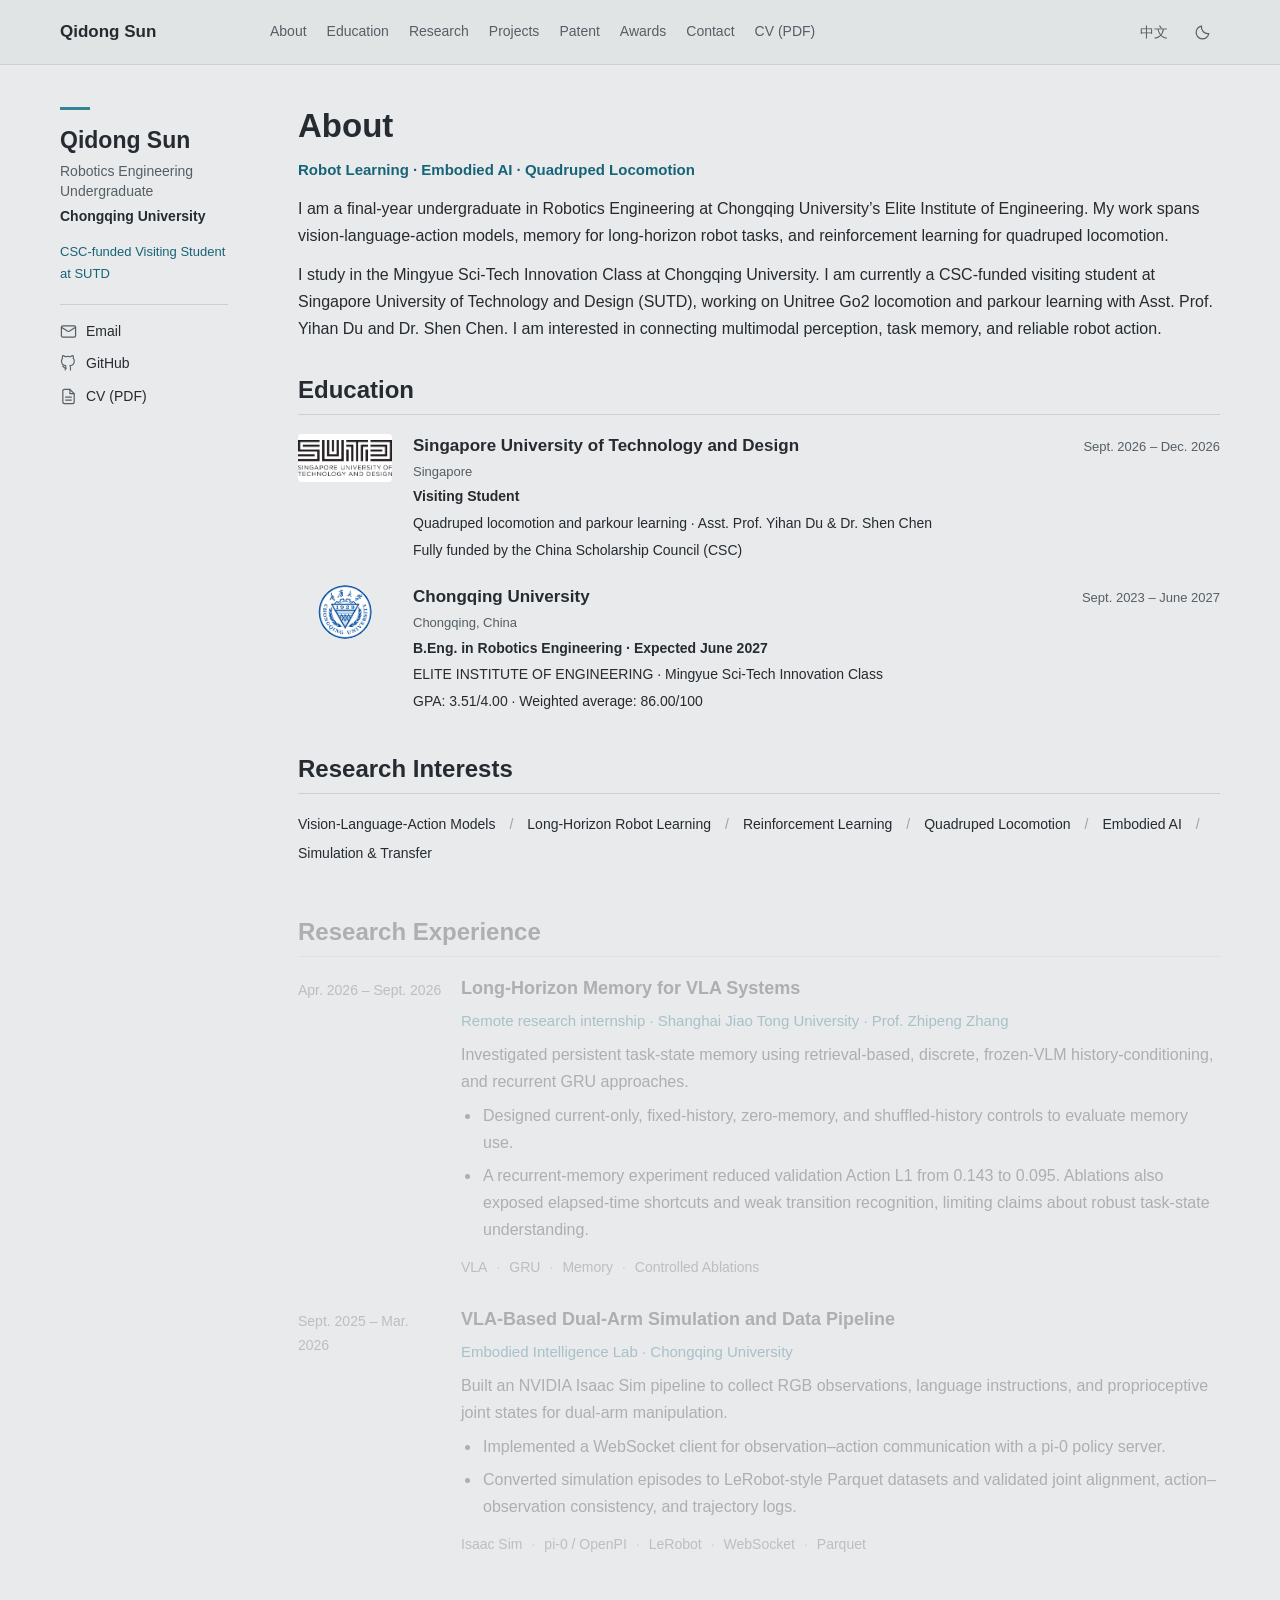
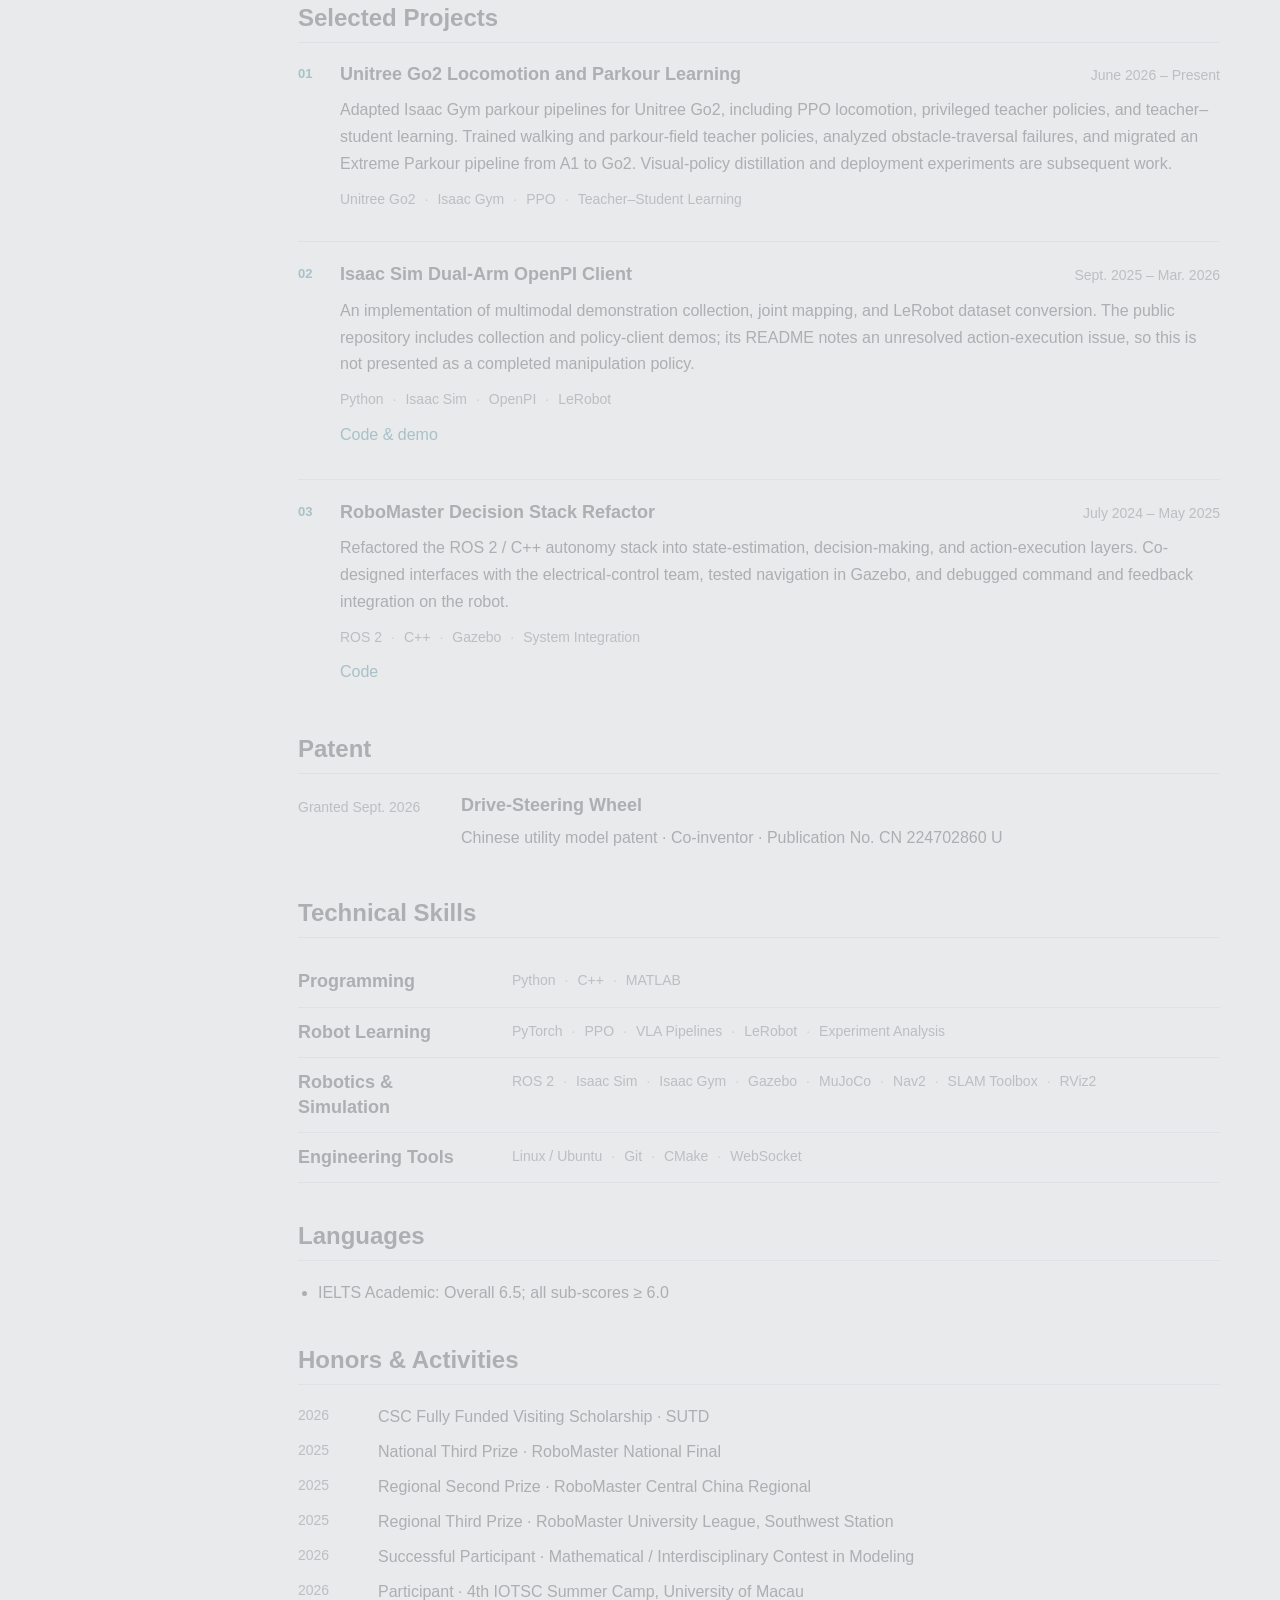
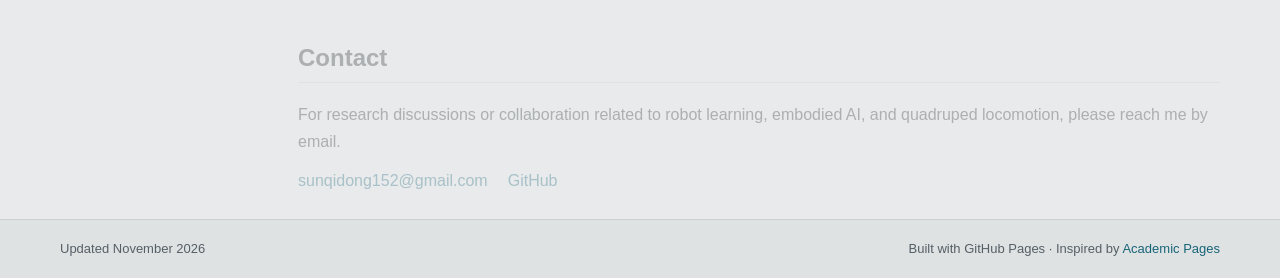
==== index.html @ 1c31f492 "Add gray surfaces and restrained scroll motion" ====
﻿<!doctype html>
<html lang="en">
  <head>
    <meta charset="utf-8" />
    <meta name="viewport" content="width=device-width, initial-scale=1" />
    <!-- 仅加载本站资源：不接入统计追踪、第三方脚本或数据上传接口。 -->
    <meta http-equiv="Content-Security-Policy" content="default-src 'self'; script-src 'self'; style-src 'self'; img-src 'self'; connect-src 'none'; object-src 'none'; base-uri 'self'; form-action 'none'" />
    <meta name="referrer" content="no-referrer" />
    <meta
      name="description"
      content="Qidong Sun's academic and engineering portfolio in robotics, robot learning, reinforcement learning, and quadruped locomotion."
    />
    <title>Qidong Sun</title>
    <link rel="canonical" href="https://rest271828.github.io/" />
    <link rel="stylesheet" href="styles.css?v=motion-1" />
  </head>
  <body class="home-page">
    <a class="skip-link" href="#home">Skip to content / 跳转到正文</a>
    <header class="site-header">
      <div class="page topbar">
        <a class="site-title" href="#home" id="site-title">Qidong Sun</a>
        <nav aria-label="Main navigation" id="main-nav"></nav>
        <div class="nav-wrap">
          <button class="lang-toggle" id="lang-toggle" type="button" aria-label="切换为中文">中文</button>
          <button class="theme-toggle" id="theme-toggle" type="button" aria-label="Dark theme" aria-pressed="false"></button>
        </div>
      </div>
    </header>

    <div class="page site-layout">
      <!-- 个人资料来自 site-data.js；未设置公开头像时不显示占位图。 -->
      <aside class="profile" id="profile">
        <div class="portrait" hidden></div>
        <p class="profile-name" id="profile-name">Qidong Sun</p>
        <p class="profile-alternate" id="profile-alternate" hidden></p>
        <p class="profile-role" id="profile-role"></p>
        <p class="profile-school" id="profile-school"></p>
        <p class="profile-visit" id="profile-visit"></p>
        <div class="profile-links" id="hero-links"></div>
      </aside>

      <main id="home">
        <section class="intro" id="about">
          <h1 data-section-title="about">About</h1>
          <p class="subtitle" id="hero-subtitle"></p>
          <p id="hero-summary"></p>
          <p id="about-text"></p>
        </section>

        <section id="education">
          <h2 data-section-title="education"></h2>
          <div class="education-list" id="education-list"></div>
        </section>

        <section id="interests">
          <h2 data-section-title="interests"></h2>
          <div class="interest-list" id="interest-list"></div>
        </section>

        <section id="research">
          <h2 data-section-title="research"></h2>
          <div class="item-list" id="research-list"></div>
        </section>

        <section id="projects">
          <h2 data-section-title="projects"></h2>
          <div class="project-list" id="project-list"></div>
        </section>

        <section id="patents">
          <h2 data-section-title="patents"></h2>
          <div class="item-list" id="patent-list"></div>
        </section>

        <section id="skills">
          <h2 data-section-title="skills"></h2>
          <div class="skill-list" id="skill-list"></div>
        </section>

        <section id="certificates">
          <h2 data-section-title="certificates"></h2>
          <ul class="plain-list" id="certificate-list"></ul>
        </section>

        <section id="awards">
          <h2 data-section-title="awards"></h2>
          <ul class="plain-list" id="award-list"></ul>
        </section>

        <section id="contact">
          <h2 data-section-title="contact"></h2>
          <p id="contact-text"></p>
          <p class="links" id="contact-links"></p>
        </section>
      </main>
    </div>
    <noscript><p class="page">This page needs JavaScript. Contact: sunqidong152@gmail.com</p></noscript>
    <footer class="site-footer">
      <div class="page footer-inner">
        <span id="footer-updated"></span>
        <span>Built with GitHub Pages · Inspired by <a href="https://academicpages.github.io/">Academic Pages</a></span>
      </div>
    </footer>

    <!-- 内容修改 site-data.js；排版修改 styles.css；逻辑修改 script.js。 -->
    <script src="site-data.js?v=motion-1"></script>
    <script src="script.js?v=motion-1"></script>
  </body>
</html>
---- styles.css ----
/* 可修改：主色、文字色与页面宽度。延续简洁学术主页，不依赖外部字体服务。 */
:root {
  --text: #242424;
  --muted: #626870;
  --link: #245b8a;
  --line: #e2e5e8;
  --page-width: 1040px;
}
* { box-sizing: border-box; letter-spacing: 0; }
html { scroll-behavior: smooth; scroll-padding-top: 24px; }
body {
  margin: 0;
  background: #fff;
  color: var(--text);
  font-family: Georgia, "Times New Roman", "Noto Serif SC", "Songti SC", SimSun, serif;
  font-size: 16px;
  line-height: 1.75;
}
[hidden] { display: none !important; }
a { color: var(--link); text-decoration: none; text-underline-offset: 4px; }
a:hover { text-decoration: underline; }
a:focus-visible, button:focus-visible { outline: 2px solid var(--link); outline-offset: 5px; }
button { font: inherit; cursor: pointer; }
p, h1, h2, h3 { margin-top: 0; }
p { margin-bottom: 12px; }
h1 { margin-bottom: 12px; font-size: 40px; line-height: 1.2; font-weight: 600; }
h2 {
  display: table;
  margin-bottom: 25px;
  padding-bottom: 2px;
  border-bottom: 2px solid #6c9fc7;
  font-size: 28px;
  line-height: 1.25;
  font-weight: 600;
}
h3 { margin-bottom: 7px; font-size: 20px; line-height: 1.4; font-weight: 600; }
.page { width: min(var(--page-width), calc(100% - 48px)); margin: 0 auto; }
.topbar {
  display: flex;
  align-items: center;
  justify-content: space-between;
  gap: 24px;
  padding: 24px 0 17px;
  border-bottom: 1px solid var(--line);
}
.site-title { color: var(--text); font-weight: 600; font-size: 19px; white-space: nowrap; }
.nav-wrap, nav { display: flex; align-items: center; flex-wrap: wrap; }
.nav-wrap { justify-content: flex-end; gap: 20px; }
nav { gap: 16px; font-size: 14px; }
.lang-toggle {
  flex: 0 0 54px;
  min-width: 54px;
  height: 34px;
  padding: 2px 7px;
  background: #fff;
  border: 1px solid var(--line);
  border-radius: 3px;
  color: var(--link);
  font-size: 14px;
  line-height: 1;
}
.lang-toggle:hover { border-color: var(--link); }
main { padding-top: 48px; }
section { margin-bottom: 54px; }
.hero { padding-bottom: 6px; }
.small-label { margin-bottom: 14px; color: var(--muted); font-size: 14px; }
.subtitle { color: var(--link); font-size: 18px; margin-bottom: 19px; }
.portrait { width: 128px; height: 128px; border-radius: 50%; overflow: hidden; }
.portrait img { width: 100%; height: 100%; object-fit: cover; }
.links { display: flex; flex-wrap: wrap; align-items: center; gap: 8px 20px; }
.links { margin-bottom: 0; }
#about-text { max-width: 970px; }

/* 可修改：教育经历采用校徽在左、学校在右、日期靠右的布局。 */
.education-list { display: grid; gap: 36px; }
.education-item { display: grid; grid-template-columns: 126px minmax(0, 1fr); gap: 30px; }
.education-logo-set { display: flex; flex-direction: column; gap: 12px; align-items: center; padding-top: 6px; }
.education-logo { width: auto; height: auto; max-width: 124px; max-height: 102px; object-fit: contain; }
.education-main h3 { font-size: 23px; }
.education-main p { margin-bottom: 3px; }
.entry-heading { display: flex; align-items: baseline; justify-content: space-between; gap: 12px 24px; }
.entry-heading h3 { min-width: 0; }
.entry-heading > .education-time, .entry-heading > .item-time { flex-shrink: 0; }
.education-time { color: var(--muted); font-size: 15px; }
.education-degree { font-weight: 600; }
.education-note { font-size: 15px; }
.location { font-size: 14px; color: var(--muted); }
.interest-list { display: flex; flex-wrap: wrap; gap: 5px 0; }
.interest-list span { display: inline-block; }
.interest-list span:not(:last-child)::after { content: "/"; color: #9da3a9; margin: 0 14px; }
.item-list, .project-list { display: grid; gap: 30px; }
.text-item { display: grid; grid-template-columns: 165px minmax(0, 1fr); gap: 24px; }
.item-time, .list-time { color: var(--muted); font-size: 14px; }
.text-item > .item-time { padding-top: 3px; }
.text-item p { margin-bottom: 8px; }
.affiliation { color: var(--link); font-size: 15px; }
.highlights { margin: 8px 0 12px; padding-left: 20px; }
.highlights li { padding-left: 2px; margin-bottom: 6px; }
.project-item { padding-bottom: 26px; border-bottom: 1px solid var(--line); }
.project-item:last-child { padding-bottom: 0; border-bottom: 0; }
.project-item.has-media { display: grid; grid-template-columns: 220px minmax(0, 1fr); gap: 26px; }
.project-item.has-media .entry-heading { display: block; }
.project-media { width: 220px; aspect-ratio: 4 / 3; background: #f5f6f7; overflow: hidden; margin-top: 4px; }
.project-media img { width: 100%; height: 100%; object-fit: contain; }
.project-copy p { margin-bottom: 10px; }
.tech-list, .skill-row p { display: flex; flex-wrap: wrap; gap: 3px 0; }
.tech-list { margin-bottom: 9px; }
.tech-list span, .skill-row span { color: var(--muted); font-size: 14px; }
.tech-list span:not(:last-child)::after, .skill-row span:not(:last-child)::after { content: "·"; padding: 0 9px; color: #92989e; }
.skill-row { display: grid; grid-template-columns: 190px minmax(0, 1fr); gap: 24px; padding: 12px 0; border-bottom: 1px solid var(--line); }
.skill-row h3 { margin-bottom: 0; font-size: 16px; }
.skill-row p { margin-bottom: 0; }
.plain-list { margin: 0; padding-left: 20px; }
.plain-list li { margin-bottom: 8px; }
#award-list { padding-left: 0; list-style: none; }
#award-list li { display: grid; grid-template-columns: 64px minmax(0, 1fr); gap: 16px; }
footer { display: flex; flex-wrap: wrap; justify-content: space-between; gap: 12px; padding: 22px 0 30px; border-top: 1px solid var(--line); color: var(--muted); font-size: 13px; }
.skip-link { position: fixed; left: 12px; top: -90px; z-index: 10; background: #fff; padding: 10px 16px; border: 1px solid var(--link); }
.skip-link:focus { top: 10px; }
.reveal > * {
  transition: opacity 380ms ease, transform 380ms cubic-bezier(.2, .75, .25, 1);
}
.reveal[data-motion="below"] > * { opacity: .3; transform: translateY(14px); }
.reveal[data-motion="above"] > * { opacity: .3; transform: translateY(-14px); }
.reveal:target > *, .reveal:focus-within > * { opacity: 1; transform: none; }

@keyframes enter-intro {
  from { opacity: .68; transform: translateY(10px); }
  to { opacity: 1; transform: none; }
}
@keyframes enter-profile {
  from { opacity: .68; transform: translateX(-10px); }
  to { opacity: 1; transform: none; }
}

@media (max-width: 1000px) {
  .entry-heading { flex-wrap: wrap; gap: 0 20px; }
  .entry-heading > .education-time { width: 100%; margin-bottom: 6px; }
}
@media (max-width: 760px) {
  .page { width: calc(100% - 36px); }
  .topbar { align-items: flex-start; flex-wrap: wrap; gap: 14px; padding-top: 20px; }
  .nav-wrap { width: 100%; justify-content: space-between; flex-wrap: nowrap; gap: 16px; align-items: flex-start; }
  nav { gap: 8px 14px; font-size: 14px; }
  main { padding-top: 32px; }
  section { margin-bottom: 40px; }
  h1 { font-size: 34px; }
  h2 { font-size: 26px; margin-bottom: 22px; }
  h3 { font-size: 19px; }
  .subtitle { font-size: 17px; }
  .education-item { grid-template-columns: 76px minmax(0, 1fr); gap: 17px; }
  .education-logo { max-width: 74px; max-height: 78px; }
  .education-main h3 { font-size: 21px; }
  .education-time { font-size: 14px; }
  .text-item { grid-template-columns: 1fr; gap: 2px; }
  .text-item > .item-time { margin-bottom: 3px; }
  .project-item.has-media { grid-template-columns: 1fr; gap: 18px; }
  .project-media { width: min(100%, 360px); }
  .skill-row { grid-template-columns: 1fr; gap: 3px; }
  .entry-heading { display: block; }
  .entry-heading h3 { margin-bottom: 4px; }
}

/* 首页采用资料栏与正文双栏；手机端折叠为单栏。 */
.home-page {
  --page-width: 1160px;
  --surface: #e8eaeb;
  --masthead: #e1e4e5;
  --footer: #dfe2e3;
  --text: #252b30;
  --muted: #555f66;
  --link: #176478;
  --line: #cbd1d3;
  --accent: #378396;
  background: var(--surface);
  font-family: -apple-system, BlinkMacSystemFont, "Segoe UI", "Noto Sans SC", "Microsoft YaHei", sans-serif;
  line-height: 1.68;
}
[data-theme="dark"] .home-page {
  color-scheme: dark;
  --surface: #242729;
  --masthead: #2a2e30;
  --footer: #292d2f;
  --text: #edf0f1;
  --muted: #b8c0c4;
  --link: #9edbe5;
  --line: #454b4e;
  --accent: #79c6d2;
}
.site-header { background: var(--masthead); border-bottom: 1px solid var(--line); }
.site-header .topbar {
  display: grid;
  grid-template-columns: 184px minmax(0, 1fr) auto;
  align-items: center;
  gap: 26px;
  padding: 14px 0;
  border: 0;
}
.site-header .site-title { font-size: 17px; font-weight: 750; }
.site-header nav { gap: 6px 20px; font-size: 14px; }
.site-header nav a { position: relative; color: var(--muted); padding-block: 4px; }
.site-header nav a::after {
  position: absolute;
  right: 0;
  bottom: 1px;
  left: 0;
  height: 1px;
  content: "";
  background: var(--accent);
  transform: scaleX(0);
  transform-origin: left;
  transition: transform 200ms ease;
}
.site-header nav a:is(:hover, :focus-visible) { color: var(--link); text-decoration: none; }
.site-header nav a:is(:hover, :focus-visible)::after { transform: scaleX(1); }
.site-header .nav-wrap { width: auto; flex-direction: row; align-items: center; gap: 6px; }
.site-header .lang-toggle,
.theme-toggle {
  display: inline-grid;
  place-items: center;
  height: 36px;
  background: transparent;
  color: var(--muted);
  border: 1px solid transparent;
  border-radius: 4px;
}
.site-header .lang-toggle { min-width: 48px; flex-basis: 48px; }
.theme-toggle { width: 36px; padding: 0; }
.site-header .lang-toggle:hover, .theme-toggle:hover { color: var(--link); border-color: var(--line); }
.site-layout {
  display: grid;
  grid-template-columns: 184px minmax(0, 1fr);
  gap: 54px;
  align-items: start;
  padding-top: 42px;
}
.site-layout > main { min-width: 0; padding-top: 0; }
.profile {
  position: sticky;
  top: 28px;
  padding: 0 16px 0 0;
  color: var(--muted);
  font-size: 14px;
  overflow-wrap: anywhere;
  animation: enter-profile 470ms cubic-bezier(.2, .75, .25, 1) both;
}
.profile::before { content: ""; display: block; width: 30px; height: 3px; margin-bottom: 16px; background: var(--accent); }
.profile .portrait { margin-bottom: 14px; border: 3px solid var(--surface); outline: 1px solid var(--line); }
.profile-name { margin: 0 0 6px; color: var(--text); font-size: 23px; line-height: 1.25; font-weight: 750; }
.profile-alternate { margin-bottom: 10px; font-size: 14px; }
.profile-role { margin: 0 0 4px; line-height: 1.45; }
.profile-school { margin: 0; font-weight: 650; color: var(--text); }
.profile-visit { margin: 12px 0 0; color: var(--link); font-size: 13px; }
.profile-links { display: flex; flex-direction: column; align-items: flex-start; gap: 9px; margin-top: 19px; padding-top: 15px; border-top: 1px solid var(--line); }
.profile-links a { display: inline-flex; align-items: center; gap: 9px; color: var(--text); }
.profile-links a:hover { color: var(--link); }
.profile-links svg { flex: none; color: var(--muted); }
.home-page main > section { margin-bottom: 38px; }
.home-page main > .intro { margin-bottom: 32px; animation: enter-intro 490ms cubic-bezier(.2, .75, .25, 1) both; }
.home-page h1 { font-size: 33px; line-height: 1.16; font-weight: 750; margin-bottom: 12px; }
.home-page h2 {
  display: block;
  padding-bottom: 9px;
  margin-bottom: 19px;
  border-bottom: 1px solid var(--line);
  font-size: 24px;
  font-weight: 720;
}
.home-page h3 { font-size: 18px; font-weight: 700; }
.home-page .subtitle { margin-bottom: 14px; color: var(--link); font-size: 15px; font-weight: 650; }
.home-page #about-text { margin-bottom: 0; }
.home-page .education-list { gap: 20px; }
.home-page .education-item { grid-template-columns: 94px minmax(0, 1fr); gap: 21px; }
.home-page .education-logo-set { display: block; padding-top: 0; }
.home-page .education-logo {
  display: block;
  width: 94px;
  height: 48px;
  object-fit: contain;
  background: #fff;
  border-radius: 4px;
}
.home-page .education-logo[src$="cqu-seal.png"] {
  width: 54px;
  height: 54px;
  margin-inline: auto;
  border-radius: 50%;
}
.home-page .education-main h3 { font-size: 17px; margin-bottom: 3px; }
.home-page .education-time { font-size: 13px; }
.home-page .location { font-size: 13px; }
.home-page .education-main > p:not(.location) { font-size: 14px; }
.home-page .item-list, .home-page .project-list { gap: 20px; }
.home-page .project-list { counter-reset: project; }
.home-page .project-item {
  position: relative;
  counter-increment: project;
  padding: 0 0 20px 42px;
}
.home-page .project-item::before {
  position: absolute;
  top: 1px;
  left: 0;
  color: var(--link);
  font-size: 13px;
  font-weight: 650;
  font-variant-numeric: tabular-nums;
  content: counter(project, decimal-leading-zero);
}
.home-page .project-item:last-child { padding-bottom: 0; }
.home-page .text-item { grid-template-columns: 144px minmax(0, 1fr); gap: 19px; }
.home-page .interest-list { font-size: 14px; }
.site-footer { display: block; padding: 0; background: var(--footer); }
.footer-inner { display: flex; flex-wrap: wrap; justify-content: space-between; gap: 8px 24px; padding-block: 18px; }
.home-page .skip-link { background: var(--surface); }

@media (max-width: 920px) {
  .site-header .topbar { grid-template-columns: auto minmax(0, 1fr) auto; gap: 18px; }
  .site-header nav { gap: 4px 14px; }
  .site-layout { grid-template-columns: 160px minmax(0, 1fr); gap: 32px; }
}
@media (max-width: 760px) {
  .site-header .topbar { grid-template-columns: minmax(0, 1fr) auto; row-gap: 8px; padding: 10px 0 12px; }
  .site-header nav { grid-row: 2; grid-column: 1 / -1; }
  .site-header .nav-wrap { grid-row: 1; grid-column: 2; }
  .site-layout { grid-template-columns: minmax(0, 1fr); gap: 26px; padding-top: 23px; }
  .profile { position: static; padding: 0 0 17px; border-bottom: 1px solid var(--line); }
  .profile::before { margin-bottom: 11px; }
  .profile-name { font-size: 22px; }
  .profile-visit { margin-top: 6px; }
  .profile-links { flex-direction: row; flex-wrap: wrap; gap: 8px 18px; border: 0; padding: 0; margin-top: 12px; }
  .home-page h1 { font-size: 28px; }
  .home-page h2 { font-size: 21px; }
  .home-page .education-item { grid-template-columns: 64px minmax(0, 1fr); gap: 13px; }
  .home-page .education-logo { width: 64px; height: 40px; }
  .home-page .text-item { grid-template-columns: minmax(0, 1fr); gap: 2px; }
  .home-page .project-item { padding-left: 30px; }
  .footer-inner { flex-direction: column; }
}

@media (prefers-reduced-motion: reduce) {
  html { scroll-behavior: auto; }
  *, *::before, *::after { animation: none !important; transition: none !important; }
  .reveal[data-motion] > * { opacity: 1; transform: none; }
}
@media print {
  @page { margin: 16mm; }
  body { font-size: 10pt; line-height: 1.45; }
  .page { width: 100%; }
  .site-header, .skip-link, .project-media, .portrait, .profile, footer, #contact { display: none !important; }
  .site-layout { display: block; padding: 0; }
  main { padding: 0; }
  section { margin-bottom: 18px; }
  h1 { font-size: 23pt; }
  h2 { font-size: 15pt; margin-bottom: 12px; break-after: avoid; }
  h3, .education-main h3 { font-size: 12pt; break-after: avoid; }
  .hero { margin-bottom: 16px; }
  .home-page { background: #fff; color: #222; }
  .reveal[data-motion] > * { opacity: 1; transform: none; }
  .education-item, .project-item.has-media { display: block; }
  .education-logo-set { display: none; }
  .item-time, .list-time, .tech-list span, .skill-row span { font-size: 9pt; }
  .education-time { font-size: 10pt; }
  .text-item { grid-template-columns: 125px minmax(0, 1fr); gap: 16px; }
  .education-item, .project-item, .text-item, .skill-row, li { break-inside: avoid; }
  a { color: inherit; }
}
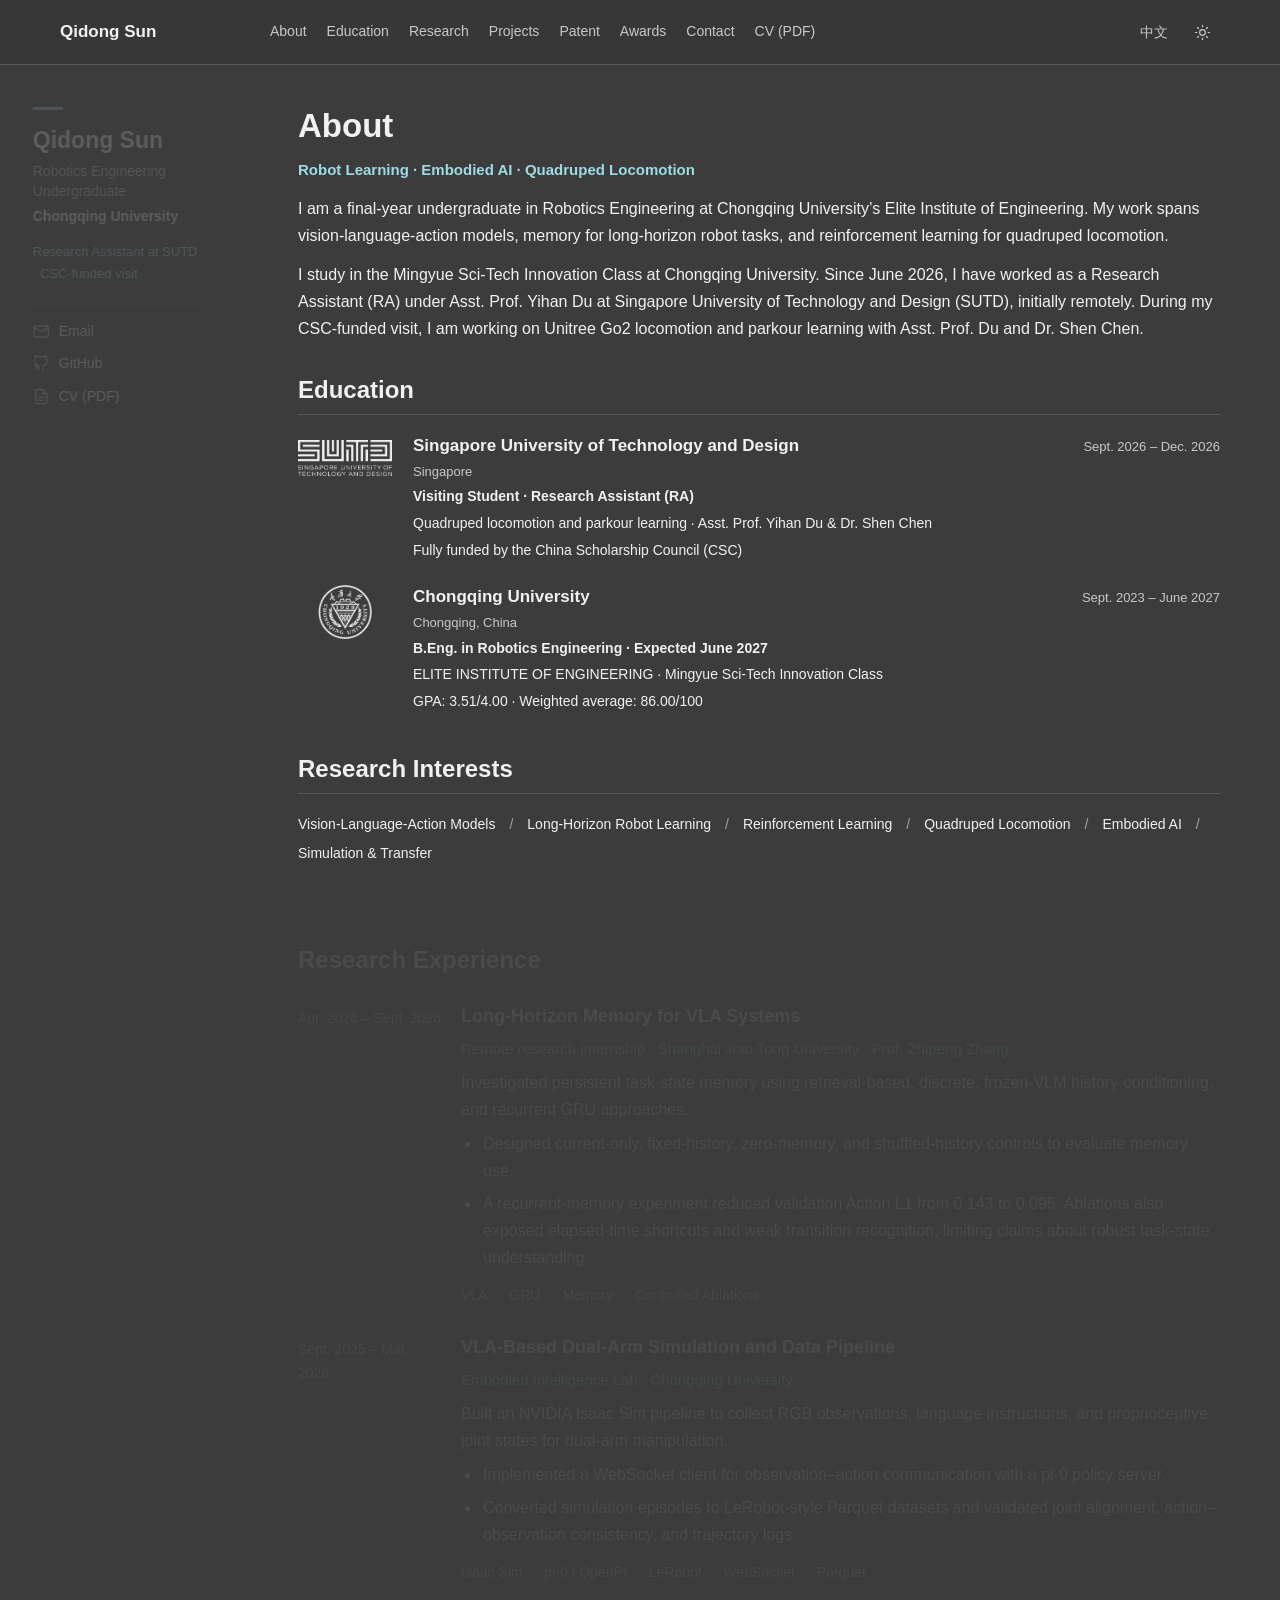
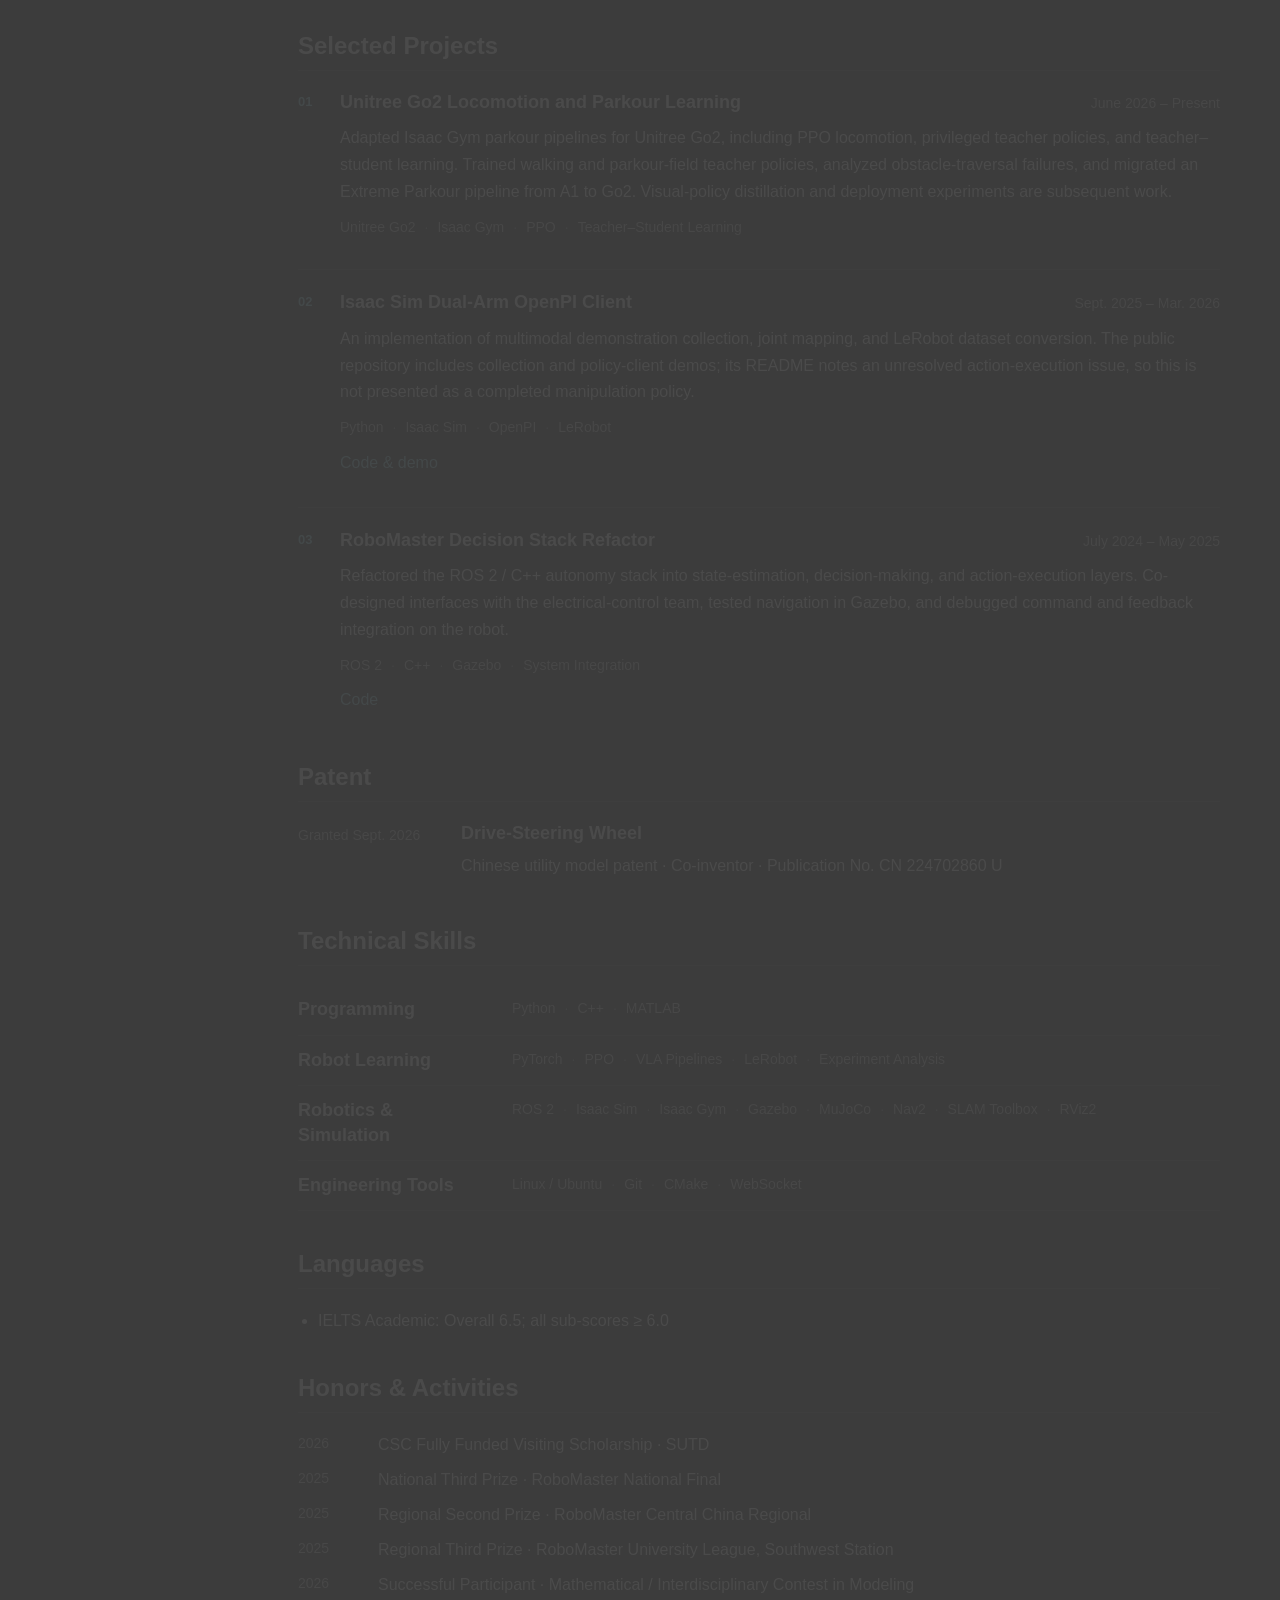
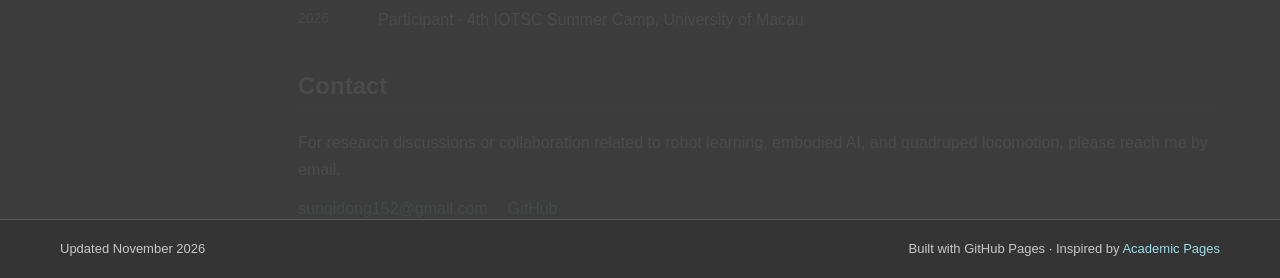
==== commit 377f7137: "Default to charcoal theme, strengthen motion, and add SUTD RA role" ====
--- a/index.html
+++ b/index.html
@@ -1,5 +1,5 @@
 ﻿<!doctype html>
-<html lang="en">
+<html lang="en" data-theme="dark">
   <head>
     <meta charset="utf-8" />
     <meta name="viewport" content="width=device-width, initial-scale=1" />
@@ -12,7 +12,7 @@
     />
     <title>Qidong Sun</title>
     <link rel="canonical" href="https://rest271828.github.io/" />
-    <link rel="stylesheet" href="styles.css?v=motion-1" />
+    <link rel="stylesheet" href="styles.css?v=charcoal-1" />
   </head>
   <body class="home-page">
     <a class="skip-link" href="#home">Skip to content / 跳转到正文</a>
@@ -22,7 +22,7 @@
         <nav aria-label="Main navigation" id="main-nav"></nav>
         <div class="nav-wrap">
           <button class="lang-toggle" id="lang-toggle" type="button" aria-label="切换为中文">中文</button>
-          <button class="theme-toggle" id="theme-toggle" type="button" aria-label="Dark theme" aria-pressed="false"></button>
+          <button class="theme-toggle" id="theme-toggle" type="button" aria-label="Switch to light theme" aria-pressed="true"></button>
         </div>
       </div>
     </header>
@@ -103,8 +103,8 @@
     </footer>
 
     <!-- 内容修改 site-data.js；排版修改 styles.css；逻辑修改 script.js。 -->
-    <script src="site-data.js?v=motion-1"></script>
-    <script src="script.js?v=motion-1"></script>
+    <script src="site-data.js?v=charcoal-1"></script>
+    <script src="script.js?v=charcoal-1"></script>
   </body>
 </html>
 
--- a/styles.css
+++ b/styles.css
@@ -118,18 +118,19 @@
 .skip-link { position: fixed; left: 12px; top: -90px; z-index: 10; background: #fff; padding: 10px 16px; border: 1px solid var(--link); }
 .skip-link:focus { top: 10px; }
 .reveal > * {
-  transition: opacity 380ms ease, transform 380ms cubic-bezier(.2, .75, .25, 1);
-}
-.reveal[data-motion="below"] > * { opacity: .3; transform: translateY(14px); }
-.reveal[data-motion="above"] > * { opacity: .3; transform: translateY(-14px); }
+  transition: opacity 460ms ease, transform 460ms cubic-bezier(.22, .65, .25, 1);
+}
+.reveal[data-motion="visible"] > * { transition-duration: 640ms; }
+.reveal[data-motion="below"] > * { opacity: .08; transform: translateY(42px); }
+.reveal[data-motion="above"] > * { opacity: .08; transform: translateY(-36px); }
 .reveal:target > *, .reveal:focus-within > * { opacity: 1; transform: none; }
 
 @keyframes enter-intro {
-  from { opacity: .68; transform: translateY(10px); }
+  from { opacity: .1; transform: translateY(38px); }
   to { opacity: 1; transform: none; }
 }
 @keyframes enter-profile {
-  from { opacity: .68; transform: translateX(-10px); }
+  from { opacity: .1; transform: translateX(-30px); }
   to { opacity: 1; transform: none; }
 }
 
@@ -178,13 +179,13 @@
 }
 [data-theme="dark"] .home-page {
   color-scheme: dark;
-  --surface: #242729;
-  --masthead: #2a2e30;
-  --footer: #292d2f;
-  --text: #edf0f1;
-  --muted: #b8c0c4;
+  --surface: #3c3c3c;
+  --masthead: #373737;
+  --footer: #343434;
+  --text: #f1f1f1;
+  --muted: #c8c8c8;
   --link: #9edbe5;
-  --line: #454b4e;
+  --line: #575757;
   --accent: #79c6d2;
 }
 .site-header { background: var(--masthead); border-bottom: 1px solid var(--line); }
@@ -242,7 +243,7 @@
   color: var(--muted);
   font-size: 14px;
   overflow-wrap: anywhere;
-  animation: enter-profile 470ms cubic-bezier(.2, .75, .25, 1) both;
+  animation: enter-profile 690ms cubic-bezier(.2, .75, .25, 1) both;
 }
 .profile::before { content: ""; display: block; width: 30px; height: 3px; margin-bottom: 16px; background: var(--accent); }
 .profile .portrait { margin-bottom: 14px; border: 3px solid var(--surface); outline: 1px solid var(--line); }
@@ -256,7 +257,7 @@
 .profile-links a:hover { color: var(--link); }
 .profile-links svg { flex: none; color: var(--muted); }
 .home-page main > section { margin-bottom: 38px; }
-.home-page main > .intro { margin-bottom: 32px; animation: enter-intro 490ms cubic-bezier(.2, .75, .25, 1) both; }
+.home-page main > .intro { margin-bottom: 32px; animation: enter-intro 720ms cubic-bezier(.2, .75, .25, 1) both; }
 .home-page h1 { font-size: 33px; line-height: 1.16; font-weight: 750; margin-bottom: 12px; }
 .home-page h2 {
   display: block;
@@ -277,14 +278,13 @@
   width: 94px;
   height: 48px;
   object-fit: contain;
-  background: #fff;
-  border-radius: 4px;
-}
+}
+/* 保留 PNG 的透明通道；深灰主题用浅色校徽提高对比。 */
+[data-theme="dark"] .home-page .education-logo { filter: brightness(0) invert(.94); }
 .home-page .education-logo[src$="cqu-seal.png"] {
   width: 54px;
   height: 54px;
   margin-inline: auto;
-  border-radius: 50%;
 }
 .home-page .education-main h3 { font-size: 17px; margin-bottom: 3px; }
 .home-page .education-time { font-size: 13px; }
@@ -324,7 +324,7 @@
   .site-header nav { grid-row: 2; grid-column: 1 / -1; }
   .site-header .nav-wrap { grid-row: 1; grid-column: 2; }
   .site-layout { grid-template-columns: minmax(0, 1fr); gap: 26px; padding-top: 23px; }
-  .profile { position: static; padding: 0 0 17px; border-bottom: 1px solid var(--line); }
+  .profile { position: static; padding: 0 0 17px; border-bottom: 1px solid var(--line); animation-name: enter-intro; }
   .profile::before { margin-bottom: 11px; }
   .profile-name { font-size: 22px; }
   .profile-visit { margin-top: 6px; }
@@ -356,6 +356,7 @@
   h3, .education-main h3 { font-size: 12pt; break-after: avoid; }
   .hero { margin-bottom: 16px; }
   .home-page { background: #fff; color: #222; }
+  .home-page main > .intro { animation: none; }
   .reveal[data-motion] > * { opacity: 1; transform: none; }
   .education-item, .project-item.has-media { display: block; }
   .education-logo-set { display: none; }
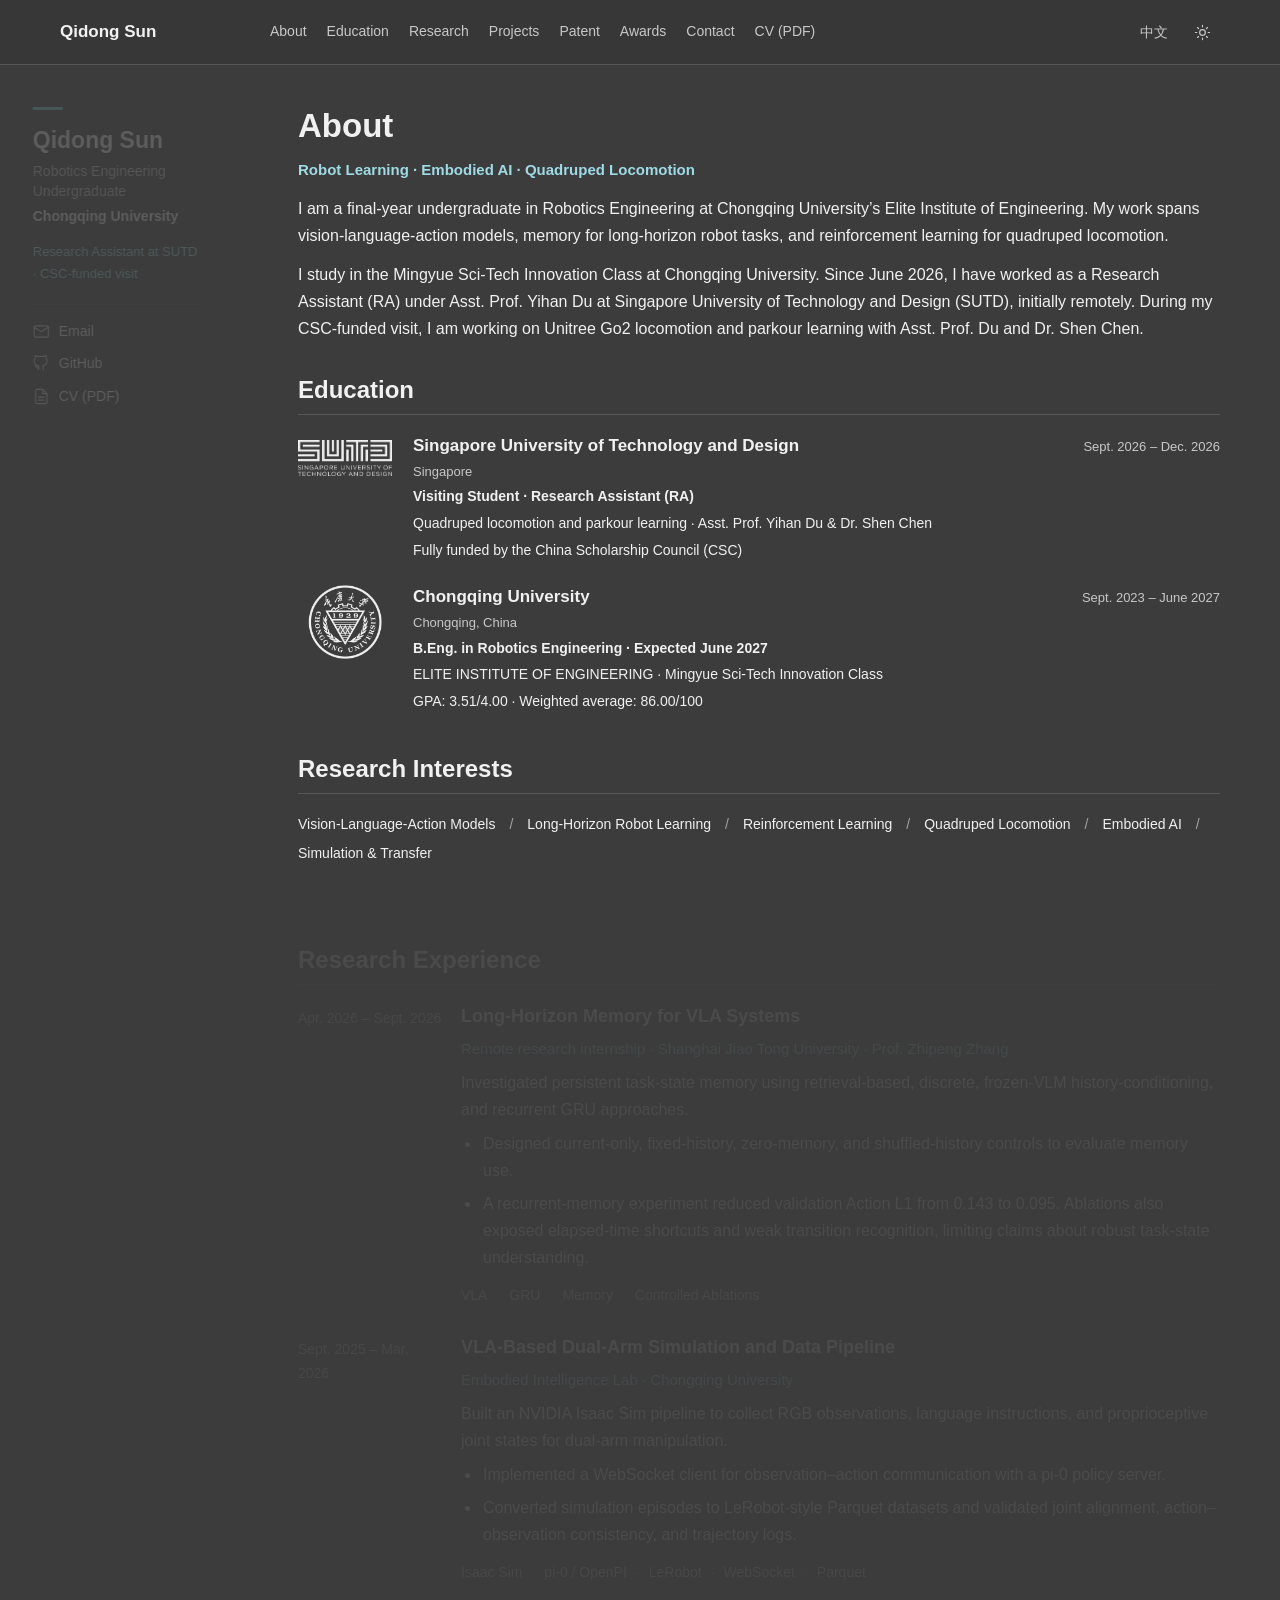
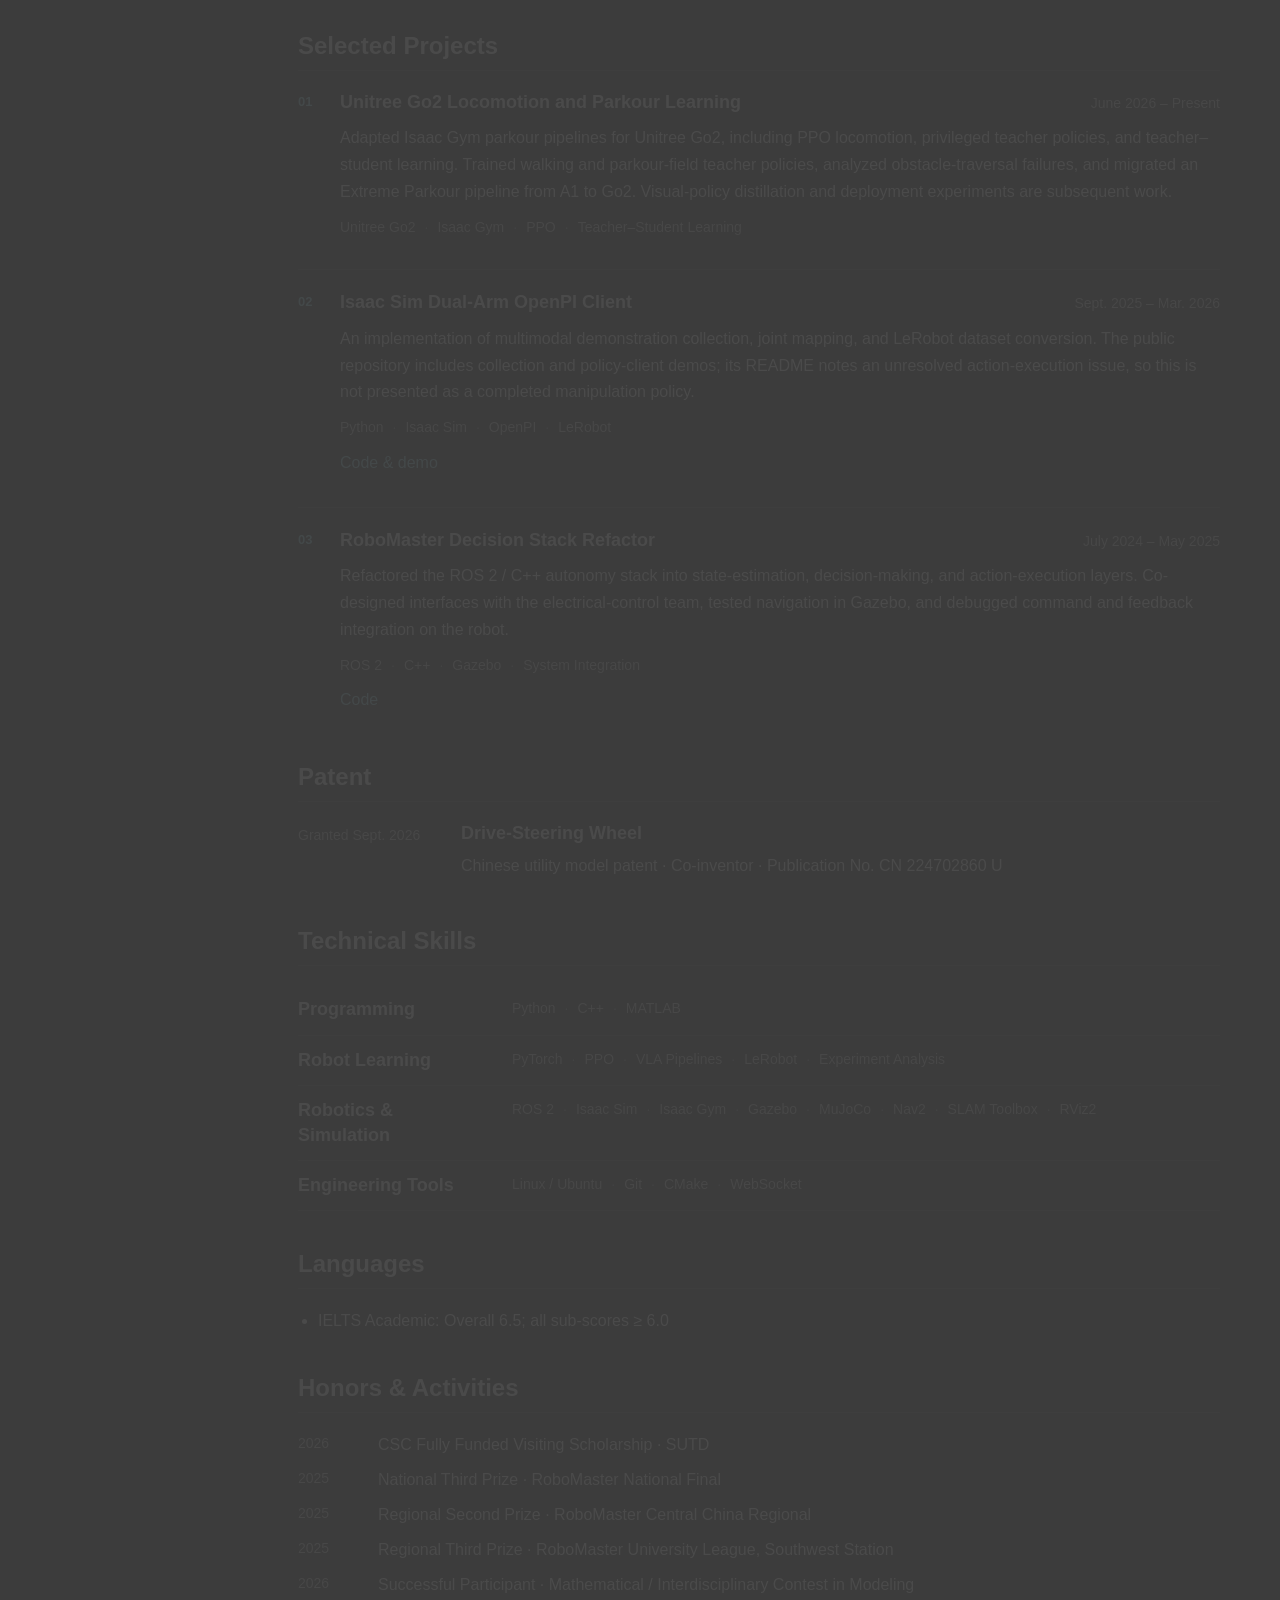
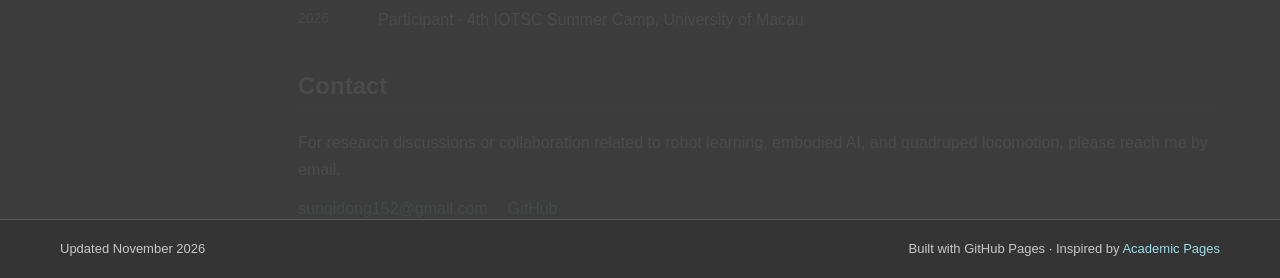
==== commit dd7dc1e7: "Enlarge Chongqing University seal" ====
--- a/index.html
+++ b/index.html
@@ -12,7 +12,7 @@
     />
     <title>Qidong Sun</title>
     <link rel="canonical" href="https://rest271828.github.io/" />
-    <link rel="stylesheet" href="styles.css?v=charcoal-1" />
+    <link rel="stylesheet" href="styles.css?v=charcoal-2" />
   </head>
   <body class="home-page">
     <a class="skip-link" href="#home">Skip to content / 跳转到正文</a>
--- a/styles.css
+++ b/styles.css
@@ -282,8 +282,8 @@
 /* 保留 PNG 的透明通道；深灰主题用浅色校徽提高对比。 */
 [data-theme="dark"] .home-page .education-logo { filter: brightness(0) invert(.94); }
 .home-page .education-logo[src$="cqu-seal.png"] {
-  width: 54px;
-  height: 54px;
+  width: 74px;
+  height: 74px;
   margin-inline: auto;
 }
 .home-page .education-main h3 { font-size: 17px; margin-bottom: 3px; }
@@ -333,6 +333,7 @@
   .home-page h2 { font-size: 21px; }
   .home-page .education-item { grid-template-columns: 64px minmax(0, 1fr); gap: 13px; }
   .home-page .education-logo { width: 64px; height: 40px; }
+  .home-page .education-logo[src$="cqu-seal.png"] { width: 62px; height: 62px; }
   .home-page .text-item { grid-template-columns: minmax(0, 1fr); gap: 2px; }
   .home-page .project-item { padding-left: 30px; }
   .footer-inner { flex-direction: column; }
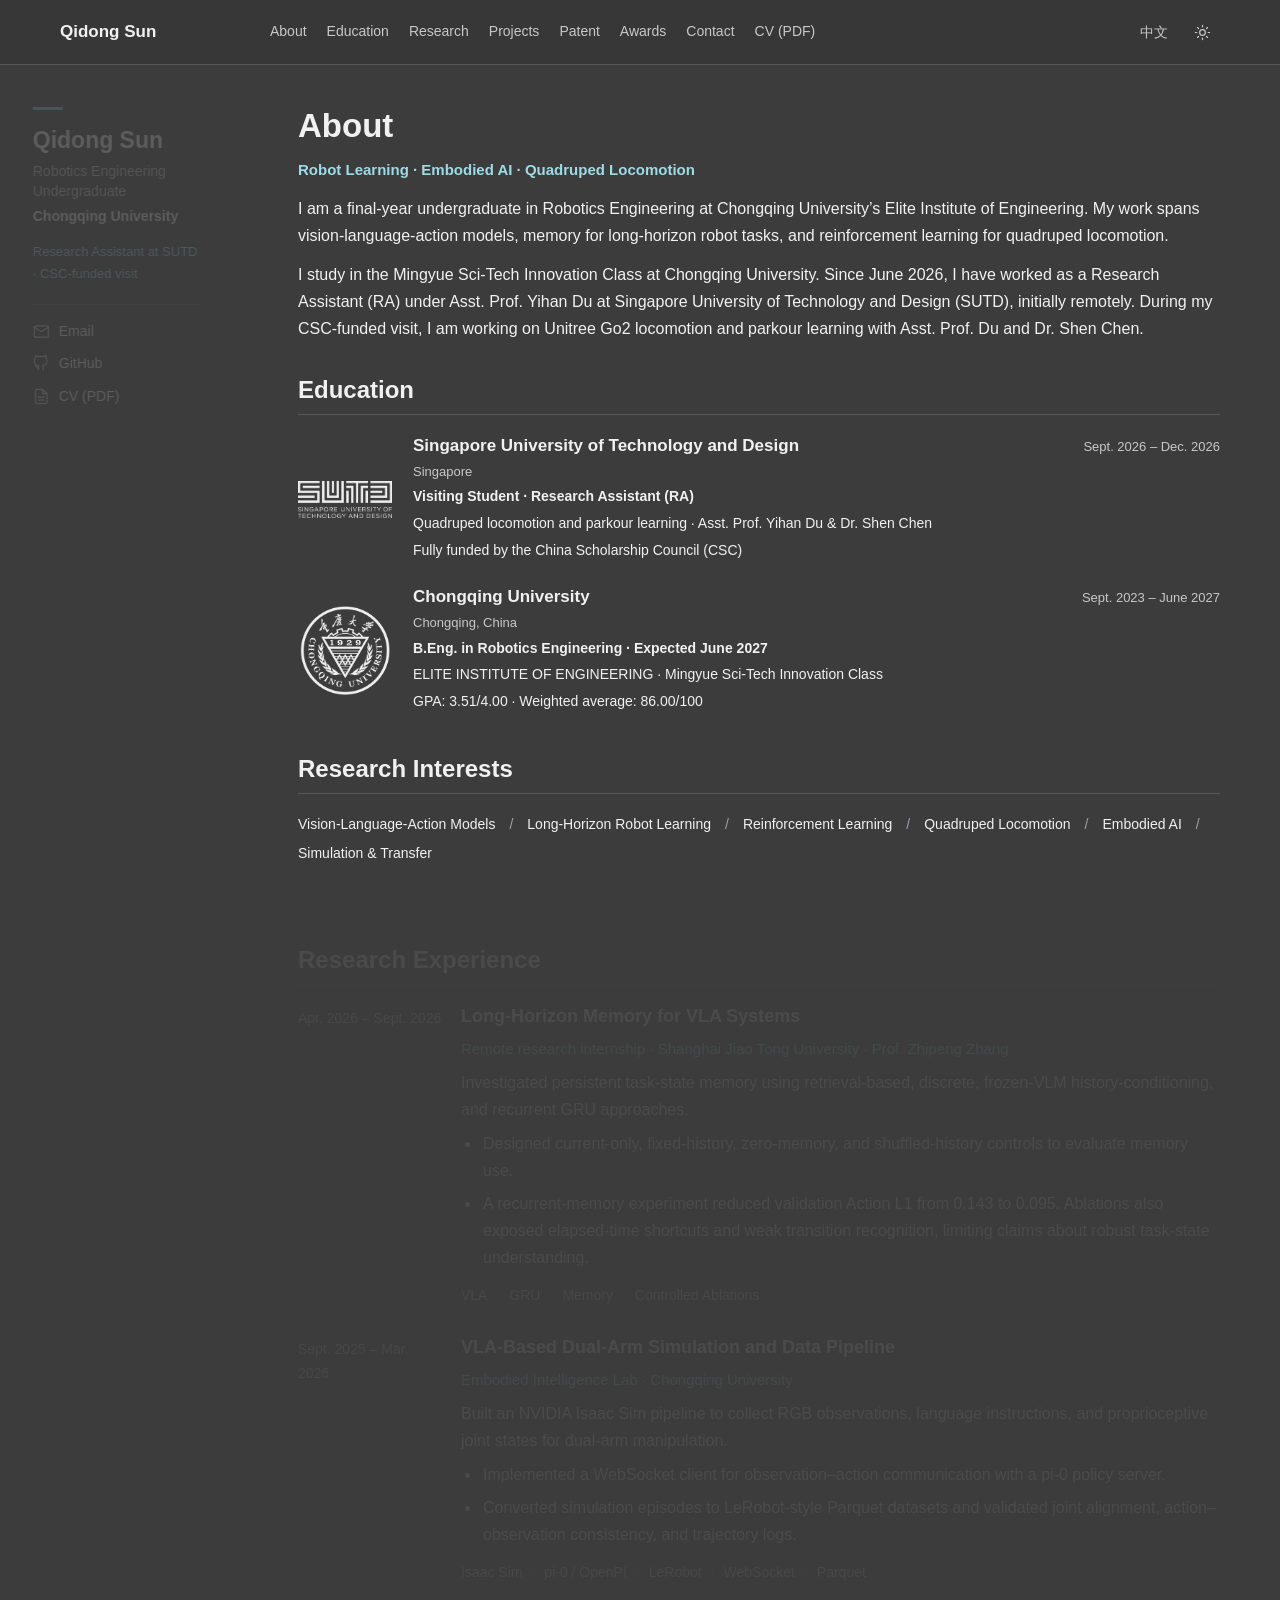
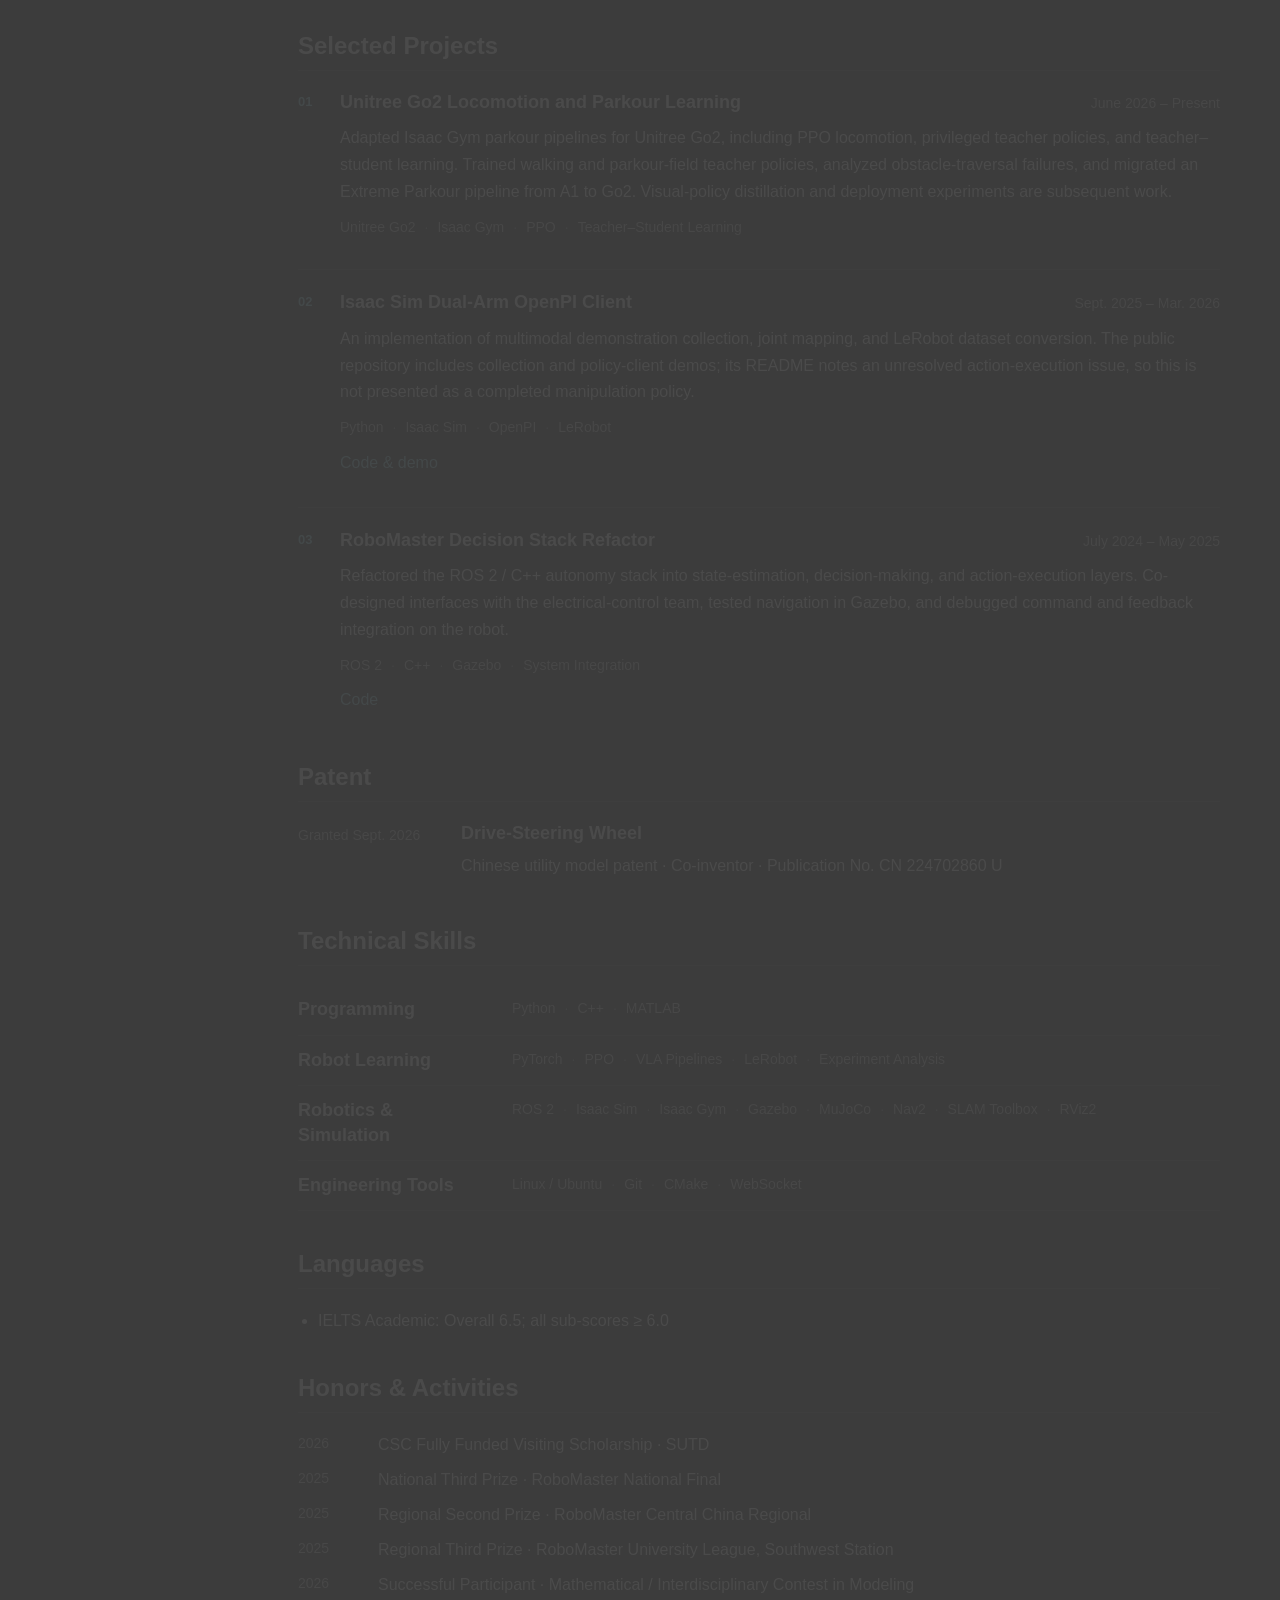
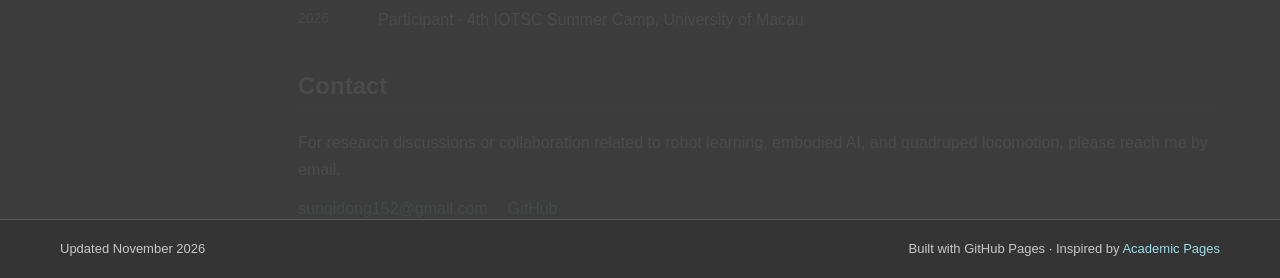
==== commit cf1bd1f0: "Center education logos alongside each entry" ====
--- a/index.html
+++ b/index.html
@@ -12,7 +12,7 @@
     />
     <title>Qidong Sun</title>
     <link rel="canonical" href="https://rest271828.github.io/" />
-    <link rel="stylesheet" href="styles.css?v=charcoal-2" />
+    <link rel="stylesheet" href="styles.css?v=charcoal-3" />
   </head>
   <body class="home-page">
     <a class="skip-link" href="#home">Skip to content / 跳转到正文</a>
--- a/styles.css
+++ b/styles.css
@@ -272,7 +272,7 @@
 .home-page #about-text { margin-bottom: 0; }
 .home-page .education-list { gap: 20px; }
 .home-page .education-item { grid-template-columns: 94px minmax(0, 1fr); gap: 21px; }
-.home-page .education-logo-set { display: block; padding-top: 0; }
+.home-page .education-logo-set { display: block; align-self: center; padding-top: 0; }
 .home-page .education-logo {
   display: block;
   width: 94px;
@@ -282,8 +282,8 @@
 /* 保留 PNG 的透明通道；深灰主题用浅色校徽提高对比。 */
 [data-theme="dark"] .home-page .education-logo { filter: brightness(0) invert(.94); }
 .home-page .education-logo[src$="cqu-seal.png"] {
-  width: 74px;
-  height: 74px;
+  width: 90px;
+  height: 90px;
   margin-inline: auto;
 }
 .home-page .education-main h3 { font-size: 17px; margin-bottom: 3px; }
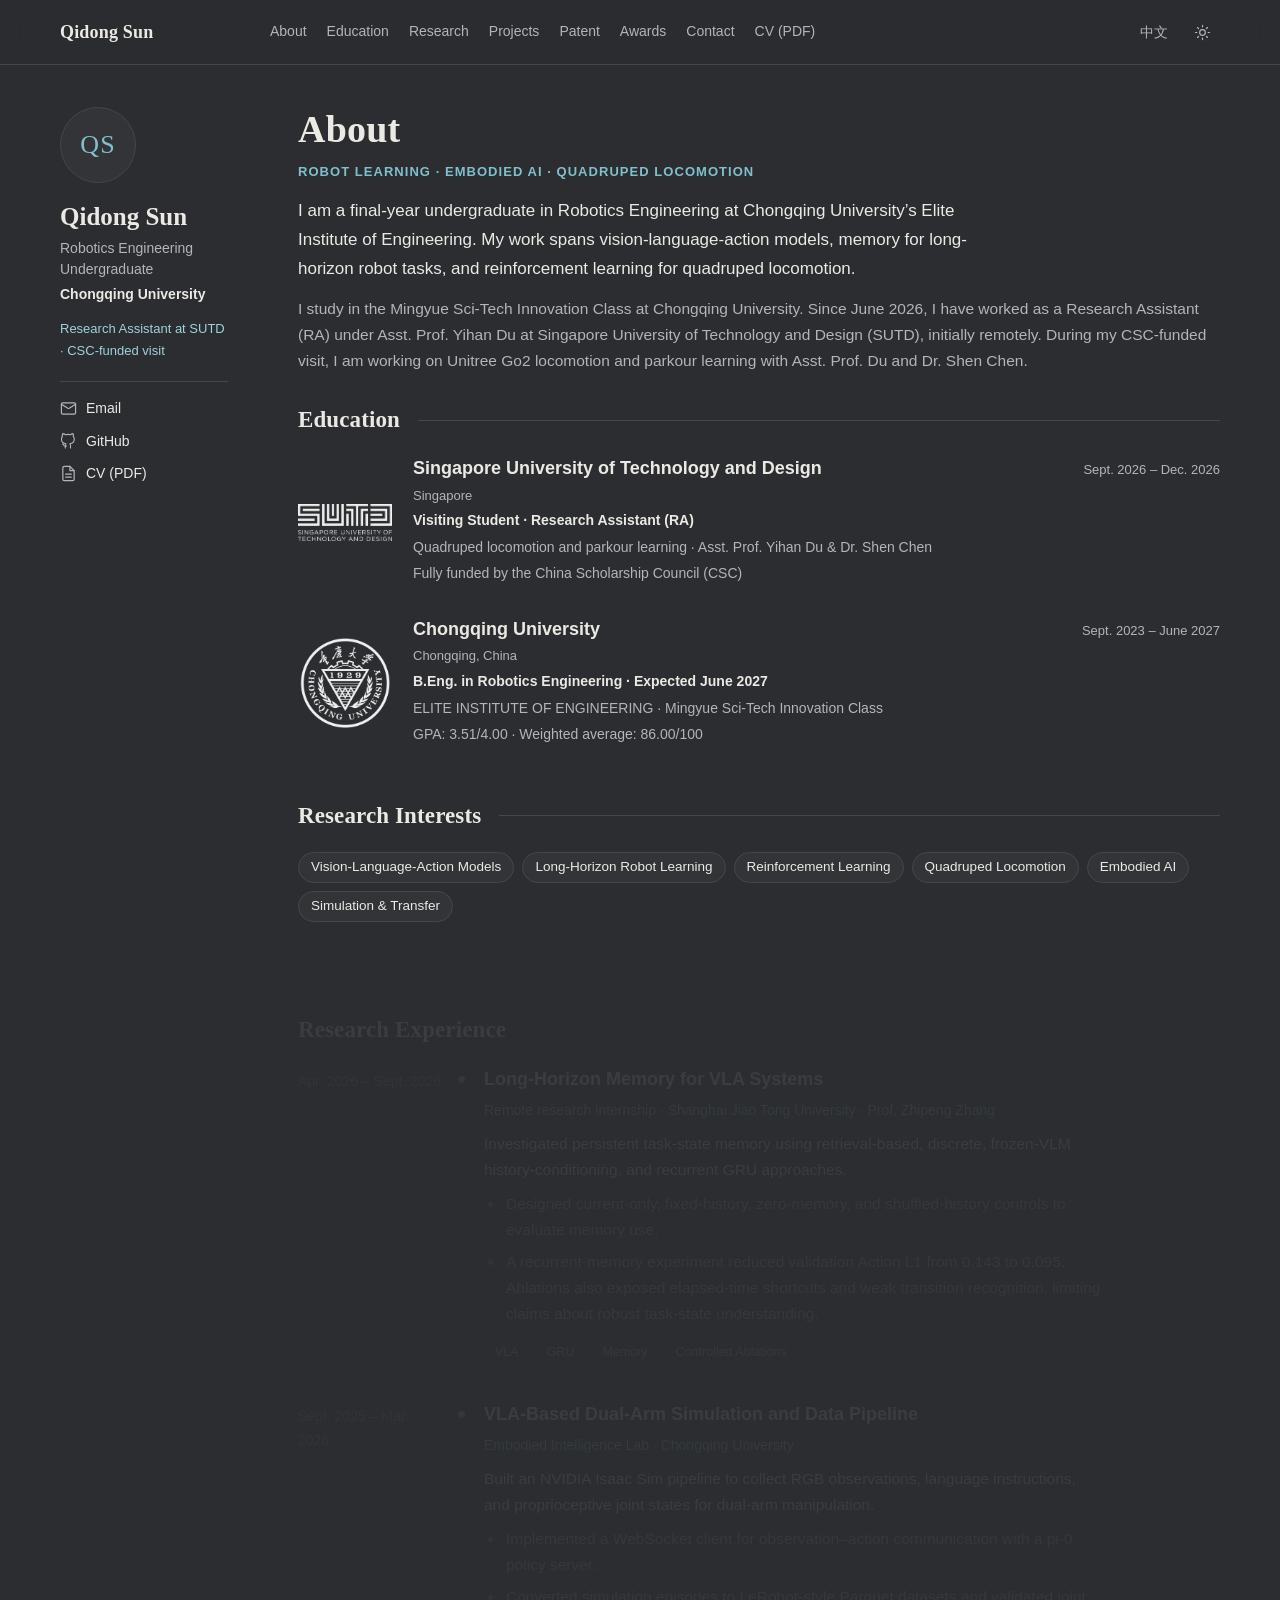
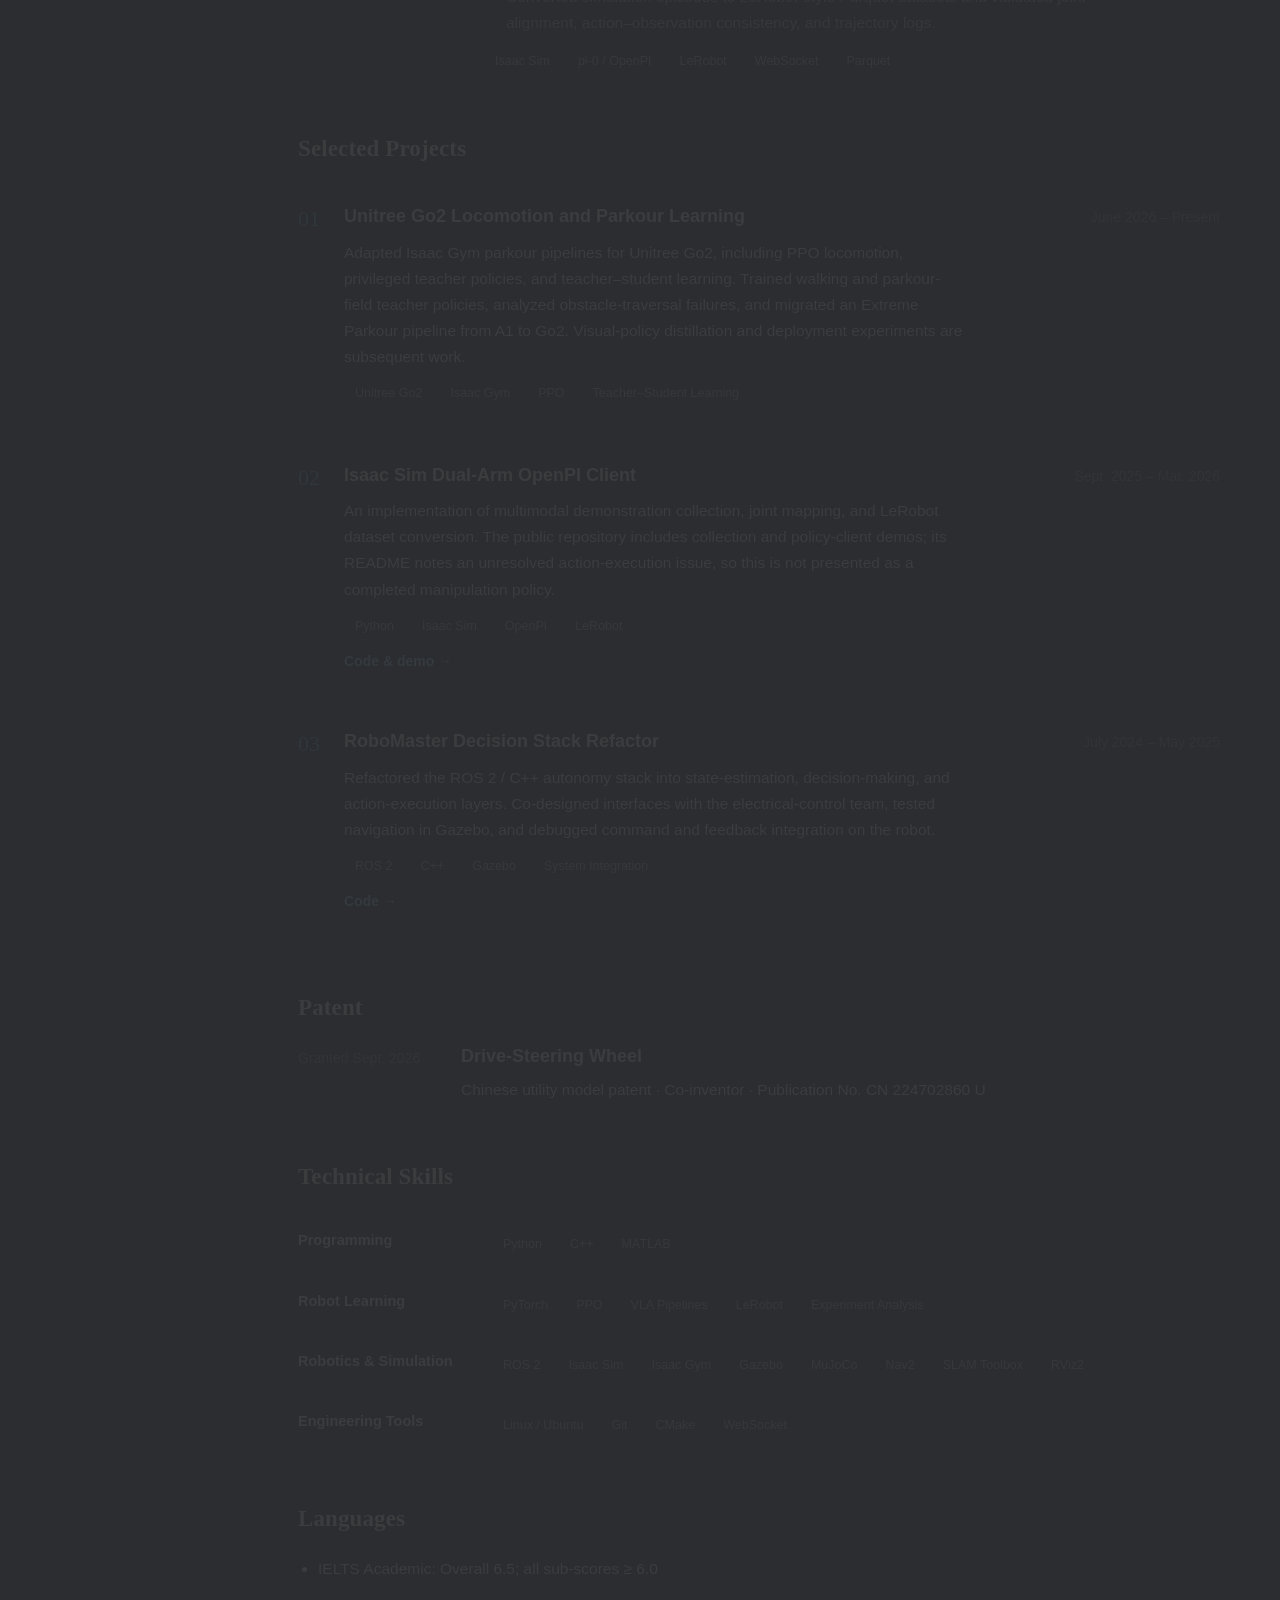
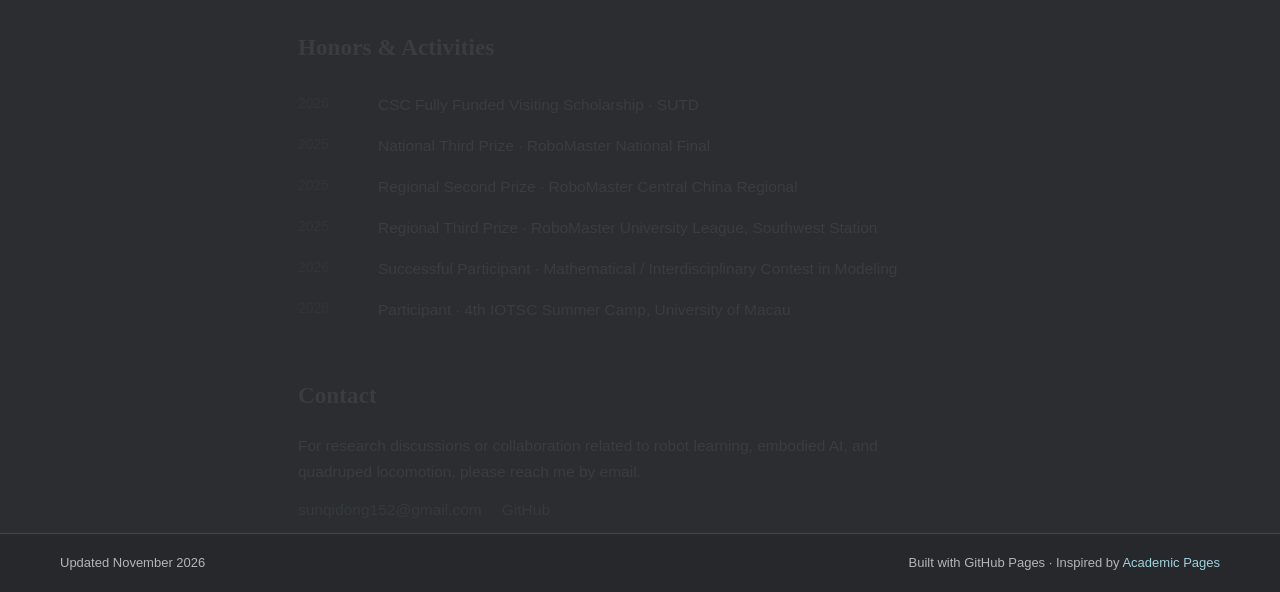
==== commit a7745682: "Design refresh: serif headings, graphite palette, pill tags, research timeline Co-Authored-By: Claud" ====
--- a/index.html
+++ b/index.html
@@ -12,7 +12,7 @@
     />
     <title>Qidong Sun</title>
     <link rel="canonical" href="https://rest271828.github.io/" />
-    <link rel="stylesheet" href="styles.css?v=charcoal-3" />
+    <link rel="stylesheet" href="styles.css?v=refresh-1" />
   </head>
   <body class="home-page">
     <a class="skip-link" href="#home">Skip to content / 跳转到正文</a>
@@ -31,6 +31,7 @@
       <!-- 个人资料来自 site-data.js；未设置公开头像时不显示占位图。 -->
       <aside class="profile" id="profile">
         <div class="portrait" hidden></div>
+        <div class="monogram" aria-hidden="true">QS</div>
         <p class="profile-name" id="profile-name">Qidong Sun</p>
         <p class="profile-alternate" id="profile-alternate" hidden></p>
         <p class="profile-role" id="profile-role"></p>
@@ -107,5 +108,5 @@
     <script src="script.js?v=charcoal-1"></script>
   </body>
 </html>
-
-
+
+
--- a/styles.css
+++ b/styles.css
@@ -367,3 +367,166 @@
   .education-item, .project-item, .text-item, .skill-row, li { break-inside: avoid; }
   a { color: inherit; }
 }
+
+/* ===== 视觉精修（refresh-1）：衬线标题 + 无衬线正文、更沉稳的石墨灰、细线标题、标签胶囊、研究时间线。
+   只在此块调整外观；内容仍在 site-data.js。 ===== */
+.home-page {
+  --serif: "Iowan Old Style", "Palatino Linotype", Palatino, "Book Antiqua", Georgia, "Noto Serif SC", "Songti SC", "STSong", serif;
+  --surface: #e9e9e6;
+  --masthead: rgba(233, 233, 230, .86);
+  --footer: #e1e1dd;
+  --panel: rgba(0, 0, 0, .035);
+  --text: #23262a;
+  --muted: #5d636a;
+  --faint: #8b9198;
+  --link: #1d5f73;
+  --line: #d2d3cf;
+  --accent: #2f7d8f;
+  font-size: 15.5px;
+  -webkit-font-smoothing: antialiased;
+}
+[data-theme="dark"] .home-page {
+  --surface: #2b2d30;
+  --masthead: rgba(43, 45, 48, .86);
+  --footer: #26282b;
+  --panel: rgba(255, 255, 255, .035);
+  --text: #ebe9e4;
+  --muted: #b3b5b8;
+  --faint: #868a8f;
+  --link: #9fd2db;
+  --line: #44474b;
+  --accent: #7fc0cc;
+}
+.home-page ::selection { background: color-mix(in srgb, var(--accent) 35%, transparent); }
+
+/* 顶栏：吸顶 + 轻微毛玻璃，滚动时导航始终可达。 */
+.home-page .site-header {
+  position: sticky; top: 0; z-index: 20;
+  background: var(--masthead);
+  -webkit-backdrop-filter: saturate(140%) blur(10px);
+  backdrop-filter: saturate(140%) blur(10px);
+}
+.home-page .site-header .site-title { font-family: var(--serif); font-size: 18px; font-weight: 600; letter-spacing: .01em; }
+.home-page { scroll-padding-top: 76px; }
+html:has(.home-page) { scroll-padding-top: 76px; }
+
+/* 侧栏：无照片时显示姓名缩写圆章。 */
+.home-page .monogram {
+  display: grid; place-items: center;
+  width: 76px; height: 76px; margin-bottom: 18px;
+  border: 1px solid var(--line); border-radius: 50%;
+  background: var(--panel);
+  color: var(--accent);
+  font-family: var(--serif); font-size: 26px; letter-spacing: .04em;
+}
+.home-page .portrait:not([hidden]) + .monogram { display: none; }
+.home-page .profile::before { display: none; }
+.home-page .profile { top: 92px; }
+.home-page .profile-name { font-family: var(--serif); font-size: 25px; font-weight: 600; }
+.home-page .profile-links a { font-size: 14px; }
+
+/* 标题：衬线字体，标题后接一条细线，取代整行下划线。 */
+.home-page h1, .home-page h2 { font-family: var(--serif); font-weight: 600; letter-spacing: .005em; }
+.home-page h1 { font-size: 38px; margin-bottom: 10px; }
+.home-page h2 {
+  display: flex; align-items: center; gap: 18px;
+  padding-bottom: 0; margin-bottom: 22px; border: 0;
+  font-size: 23px;
+}
+.home-page h2::after { flex: 1; height: 1px; content: ""; background: var(--line); }
+.home-page main > section { margin-bottom: 52px; }
+.home-page main p, .home-page .highlights { max-width: 72ch; }
+.home-page .subtitle { font-size: 13px; font-weight: 600; letter-spacing: .08em; text-transform: uppercase; color: var(--accent); }
+.home-page #hero-summary { font-size: 17px; line-height: 1.7; color: var(--text); }
+.home-page #about-text { color: var(--muted); }
+
+/* 研究兴趣与技术栈：低对比胶囊标签。 */
+.home-page .interest-list { gap: 8px; }
+.home-page .interest-list span,
+.home-page .tech-list span,
+.home-page .skill-row span {
+  padding: 2px 10px;
+  border: 1px solid var(--line); border-radius: 999px;
+  background: var(--panel);
+  font-size: 12.5px; line-height: 1.7; color: var(--muted);
+}
+.home-page .interest-list span { font-size: 13.5px; padding: 3px 12px; color: var(--text); }
+.home-page .interest-list span::after,
+.home-page .tech-list span::after,
+.home-page .skill-row span::after { display: none; }
+.home-page .tech-list, .home-page .skill-row p { gap: 6px; margin-top: 4px; }
+
+/* 教育 */
+.home-page .education-list { gap: 28px; }
+.home-page .education-main h3 { font-size: 18px; }
+.home-page .education-degree { color: var(--text); }
+.home-page .education-main > p:not(.location):not(.education-degree) { color: var(--muted); }
+
+/* 研究经历：左侧细时间线。 */
+.home-page #research-list { gap: 0; }
+.home-page #research-list .text-item { position: relative; padding-bottom: 28px; }
+.home-page #research-list .text-item > div { position: relative; padding-left: 22px; border-left: 1px solid var(--line); }
+.home-page #research-list .text-item > div::before {
+  position: absolute; top: 9px; left: -4px;
+  width: 7px; height: 7px; border-radius: 50%;
+  content: ""; background: var(--accent);
+}
+.home-page #research-list .text-item:last-child { padding-bottom: 0; }
+.home-page .item-time { font-variant-numeric: tabular-nums; color: var(--faint); }
+.home-page .affiliation { font-size: 14px; }
+.home-page .highlights { color: var(--muted); }
+.home-page .highlights li::marker { color: var(--faint); }
+
+/* 项目：衬线编号，悬停时轻微底色。 */
+.home-page .project-list { gap: 10px; }
+.home-page .project-item {
+  padding: 18px 18px 18px 64px; margin-inline: -18px;
+  border: 0; border-radius: 8px;
+  transition: background-color 220ms ease;
+}
+.home-page .project-item:last-child { padding-bottom: 18px; }
+.home-page .project-item:hover { background: var(--panel); }
+.home-page .project-item::before {
+  top: 15px; left: 18px;
+  font-family: var(--serif); font-size: 22px; font-weight: 500;
+  color: var(--accent); opacity: .85;
+}
+.home-page .project-copy .links a { font-size: 14px; font-weight: 600; }
+.home-page .project-copy .links a::after { content: " →"; }
+
+/* 技能、语言、荣誉 */
+.home-page .skill-row { grid-template-columns: 170px minmax(0, 1fr); padding: 14px 0; }
+.home-page .skill-row:last-child { border-bottom: 0; }
+.home-page .skill-row h3 { font-size: 14.5px; padding-top: 3px; }
+.home-page #award-list li { padding: 7px 0; margin: 0; border-bottom: 1px dashed var(--line); }
+.home-page #award-list li:last-child { border-bottom: 0; }
+.home-page .list-time { color: var(--faint); font-variant-numeric: tabular-nums; }
+
+/* 链接下划线由左向右展开。 */
+.home-page main a:not(.skip-link) {
+  background: linear-gradient(currentColor, currentColor) 0 100% / 0 1px no-repeat;
+  transition: background-size 220ms ease, color 220ms ease;
+}
+.home-page main a:hover { text-decoration: none; background-size: 100% 1px; }
+
+/* 主题切换时颜色平滑过渡。 */
+.home-page, .home-page .site-header, .home-page .site-footer { transition: background-color 300ms ease, color 300ms ease; }
+
+@media (max-width: 760px) {
+  .home-page .site-header { position: static; }
+  .home-page, html:has(.home-page) { scroll-padding-top: 16px; }
+  .home-page .profile { position: static; }
+  .home-page .monogram { width: 60px; height: 60px; font-size: 21px; margin-bottom: 12px; }
+  .home-page h1 { font-size: 30px; }
+  .home-page h2 { font-size: 21px; }
+  .home-page #hero-summary { font-size: 16px; }
+  .home-page .project-item { padding: 14px 12px 14px 48px; margin-inline: -12px; }
+  .home-page .project-item::before { left: 12px; top: 11px; font-size: 19px; }
+  .home-page #research-list .text-item > div { padding-left: 16px; }
+  .home-page .skill-row { grid-template-columns: 1fr; }
+}
+@media print {
+  .home-page .monogram { display: none; }
+  .home-page h2::after { background: #bbb; }
+  .home-page .interest-list span, .home-page .tech-list span, .home-page .skill-row span { border: 0; padding: 0 6px 0 0; background: none; }
+}
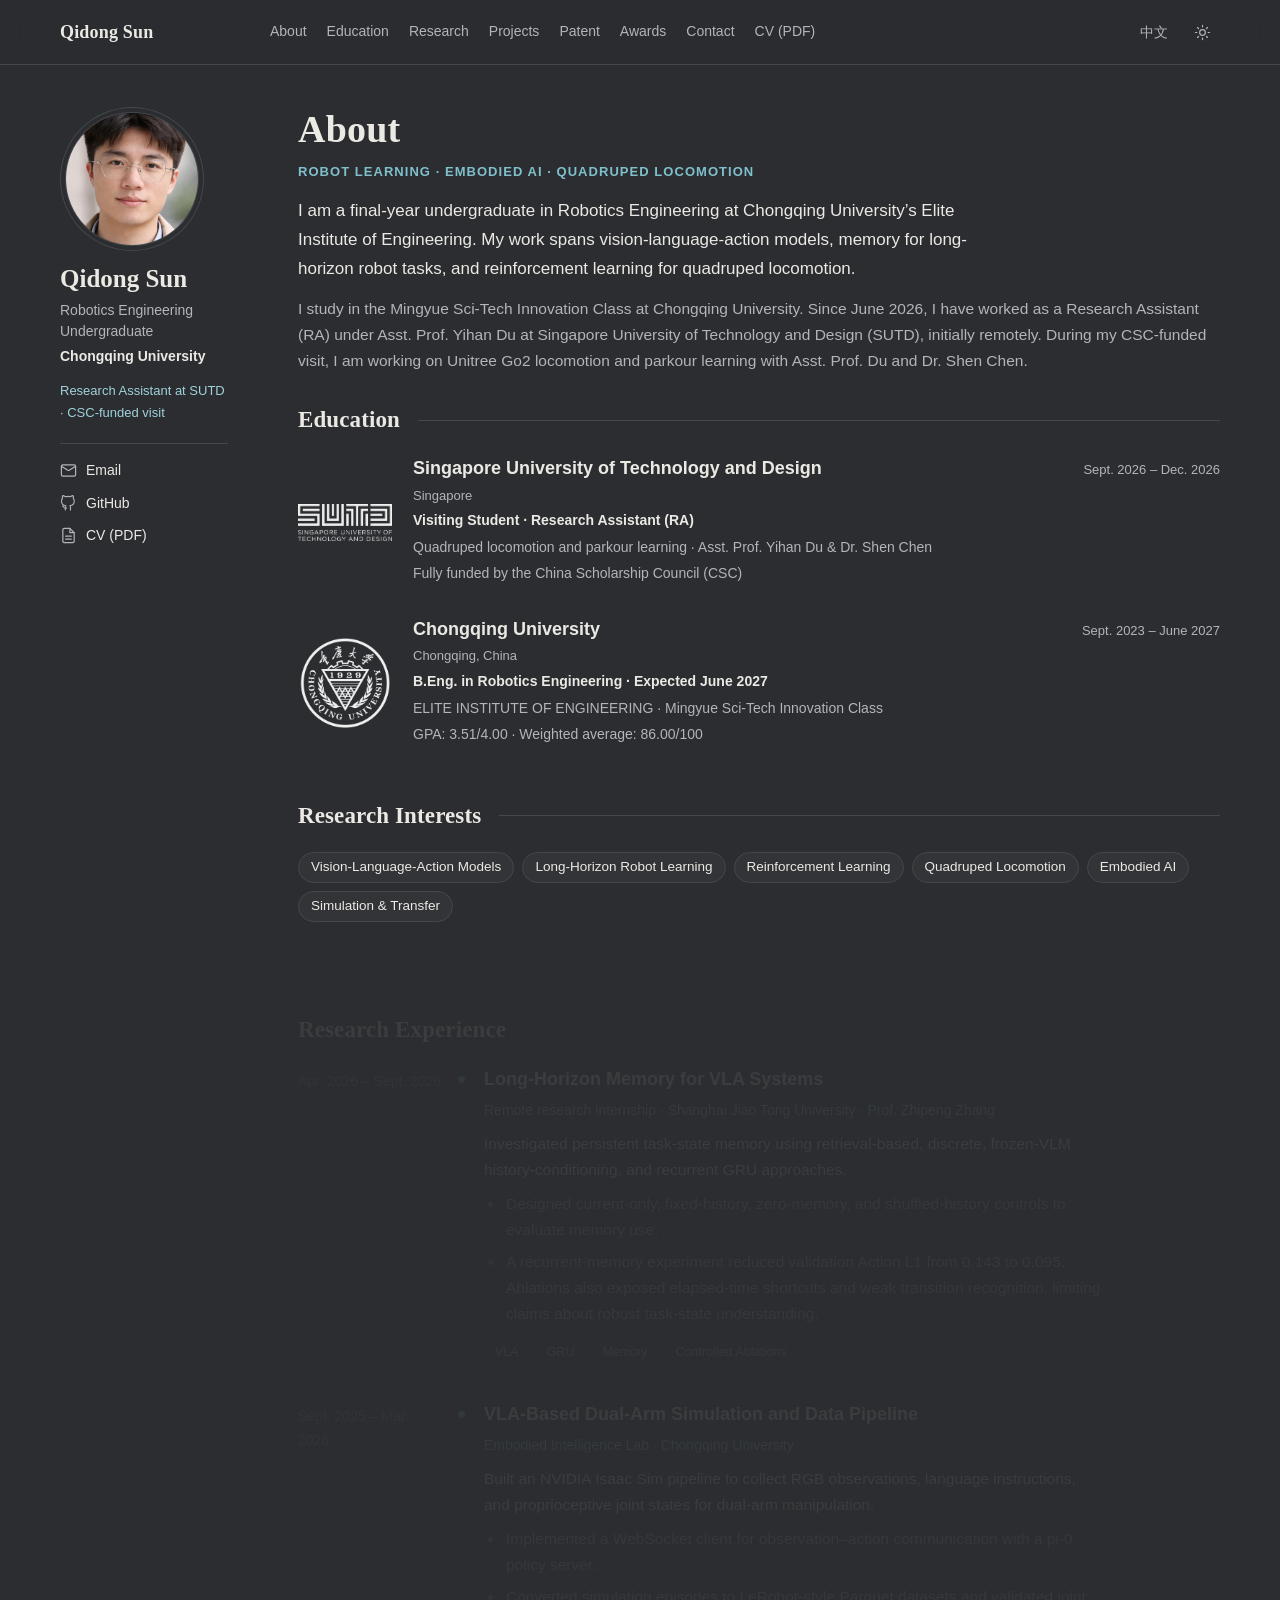
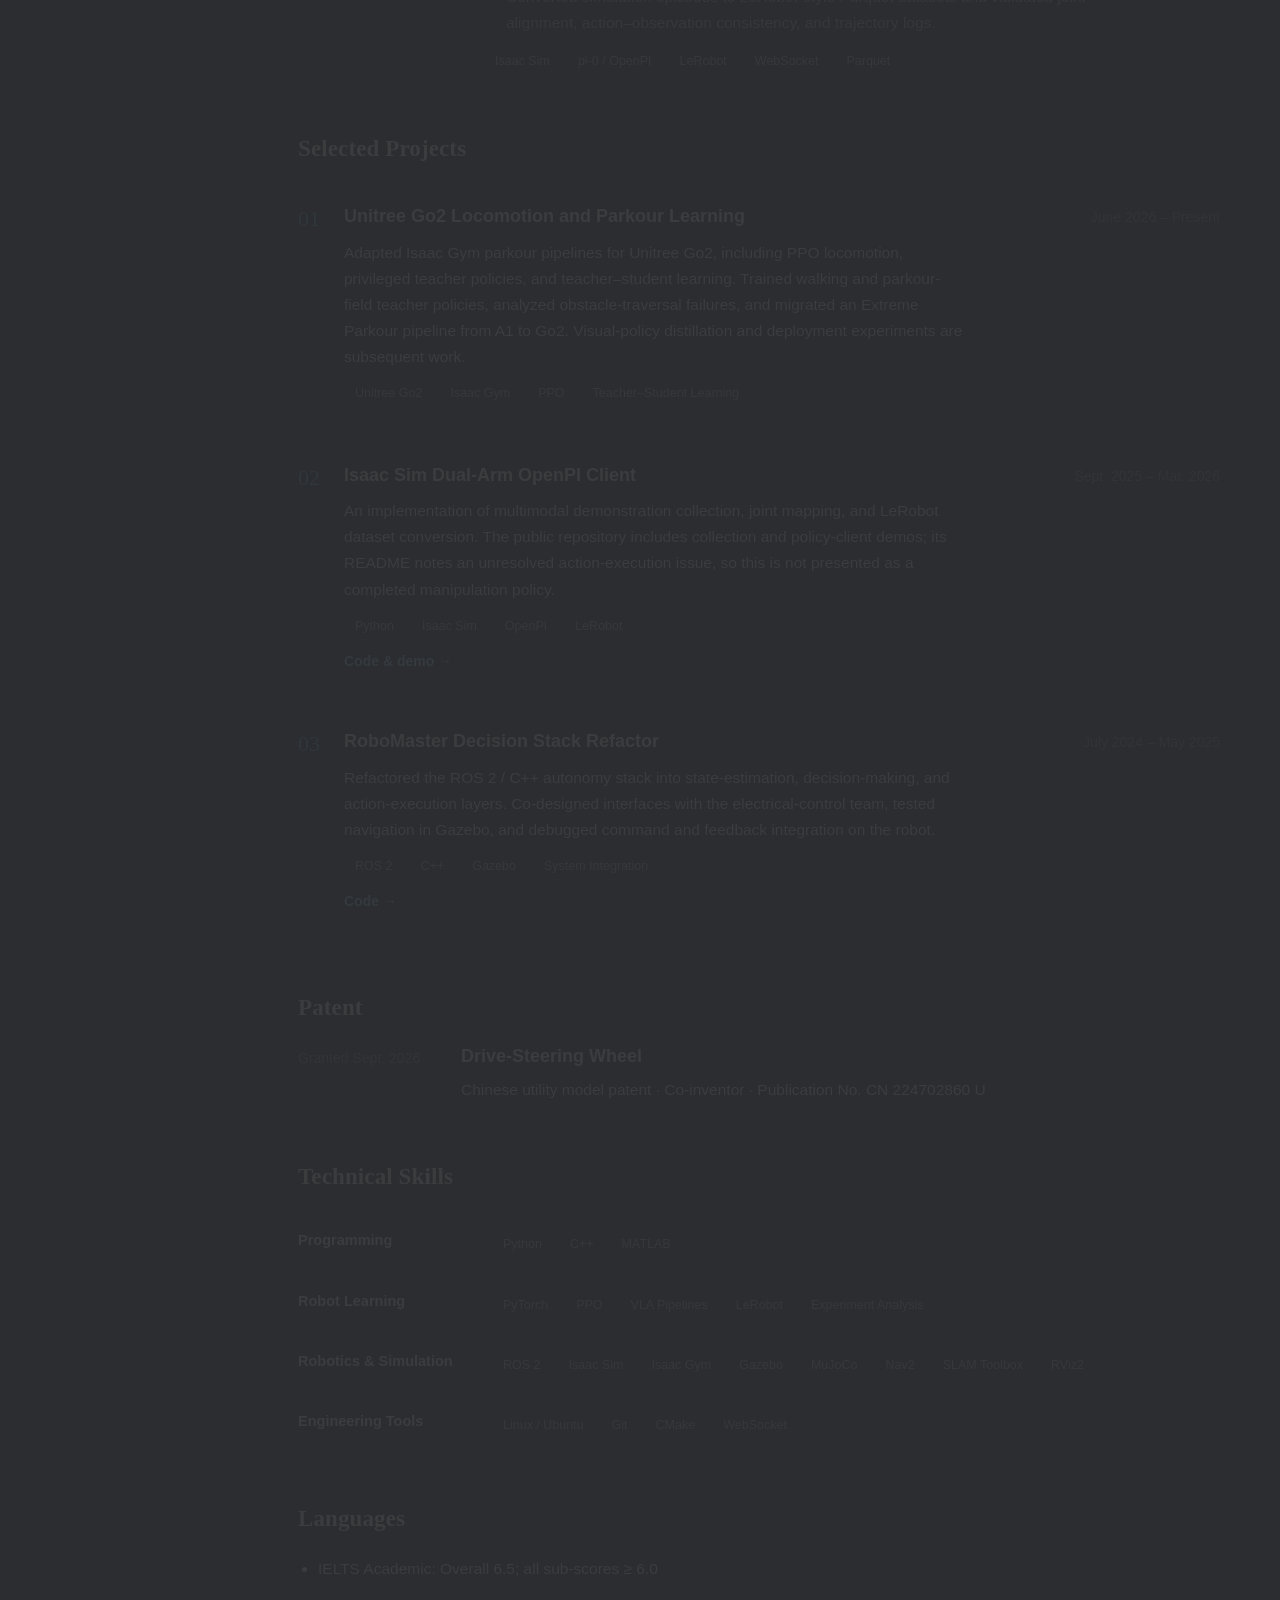
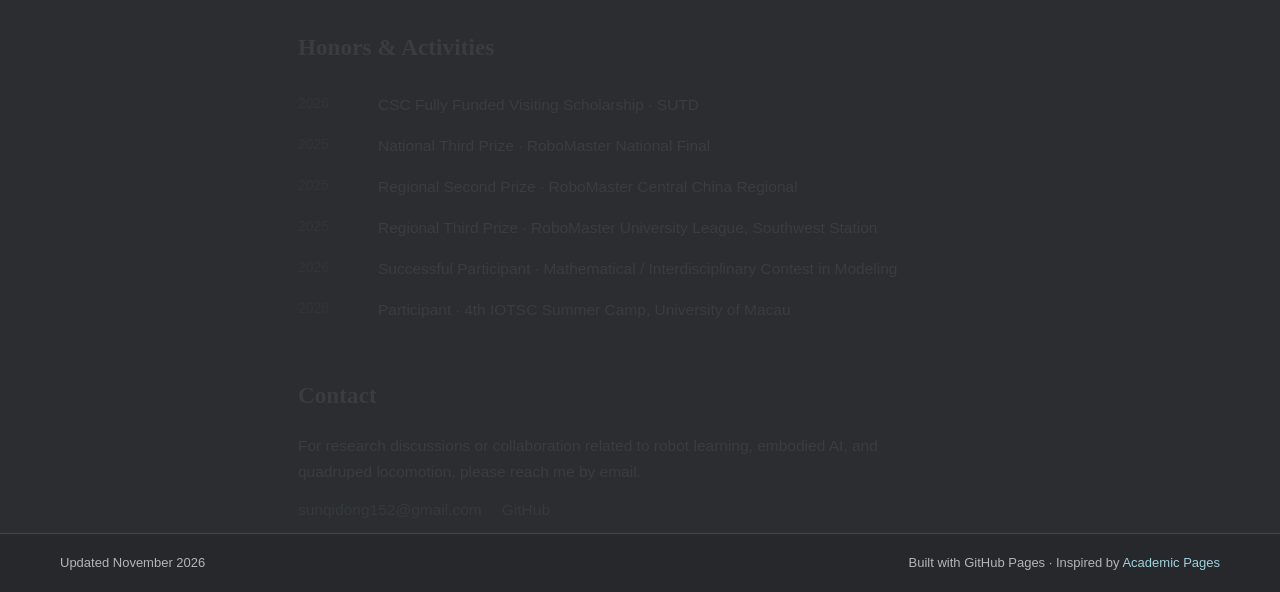
==== commit 81787dbd: "Add profile photo to sidebar Co-Authored-By: Claude Opus 5.5 <noreply@anthropic.com> Claude-Session:" ====
--- a/index.html
+++ b/index.html
@@ -12,7 +12,7 @@
     />
     <title>Qidong Sun</title>
     <link rel="canonical" href="https://rest271828.github.io/" />
-    <link rel="stylesheet" href="styles.css?v=refresh-1" />
+    <link rel="stylesheet" href="styles.css?v=refresh-2" />
   </head>
   <body class="home-page">
     <a class="skip-link" href="#home">Skip to content / 跳转到正文</a>
@@ -104,7 +104,7 @@
     </footer>
 
     <!-- 内容修改 site-data.js；排版修改 styles.css；逻辑修改 script.js。 -->
-    <script src="site-data.js?v=charcoal-1"></script>
+    <script src="site-data.js?v=refresh-2"></script>
     <script src="script.js?v=charcoal-1"></script>
   </body>
 </html>
--- a/styles.css
+++ b/styles.css
@@ -530,3 +530,7 @@
   .home-page h2::after { background: #bbb; }
   .home-page .interest-list span, .home-page .tech-list span, .home-page .skill-row span { border: 0; padding: 0 6px 0 0; background: none; }
 }
+
+/* 头像：圆形、细边框，替代姓名缩写圆章。 */
+.home-page .profile .portrait { width: 132px; height: 132px; margin: 6px 0 18px 6px; border: 0; outline: 0; box-shadow: 0 0 0 1px var(--line), 0 0 0 5px var(--surface), 0 0 0 6px var(--line); }
+@media (max-width: 760px) { .home-page .profile .portrait { width: 96px; height: 96px; } }
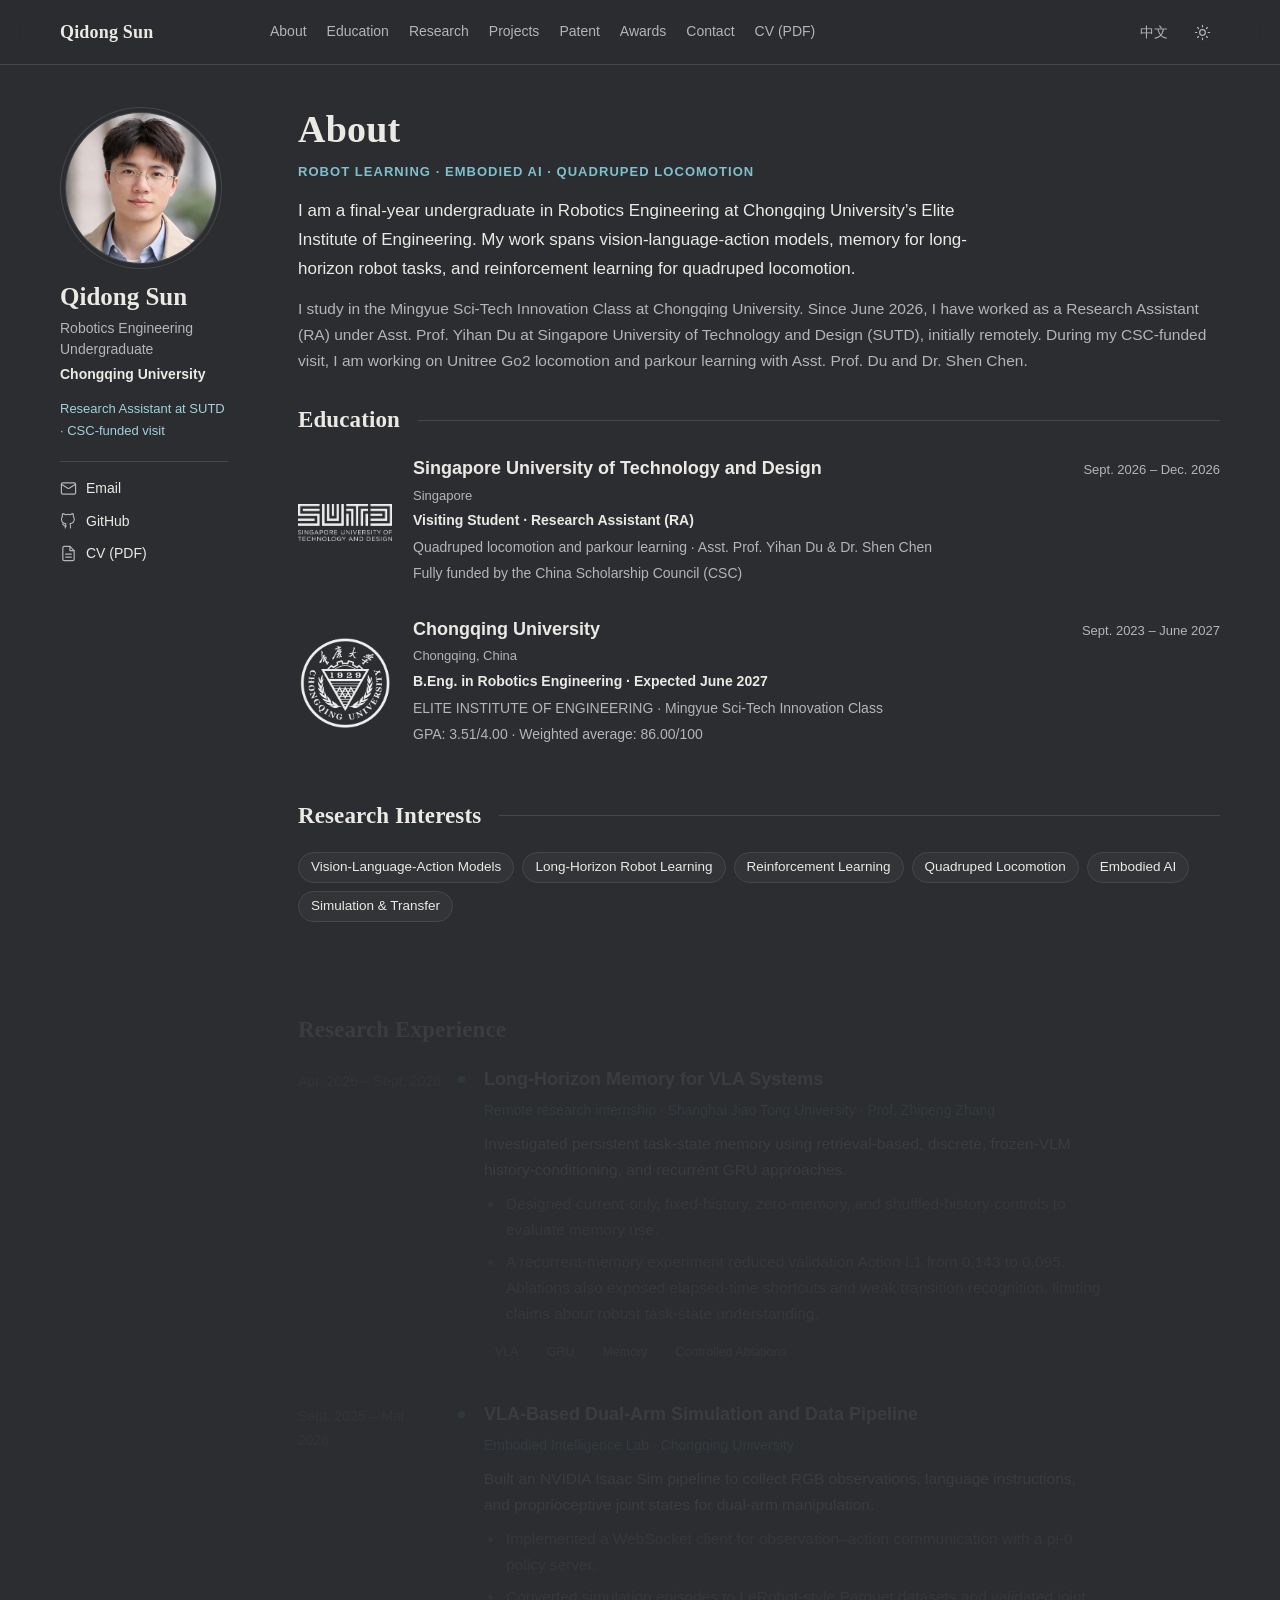
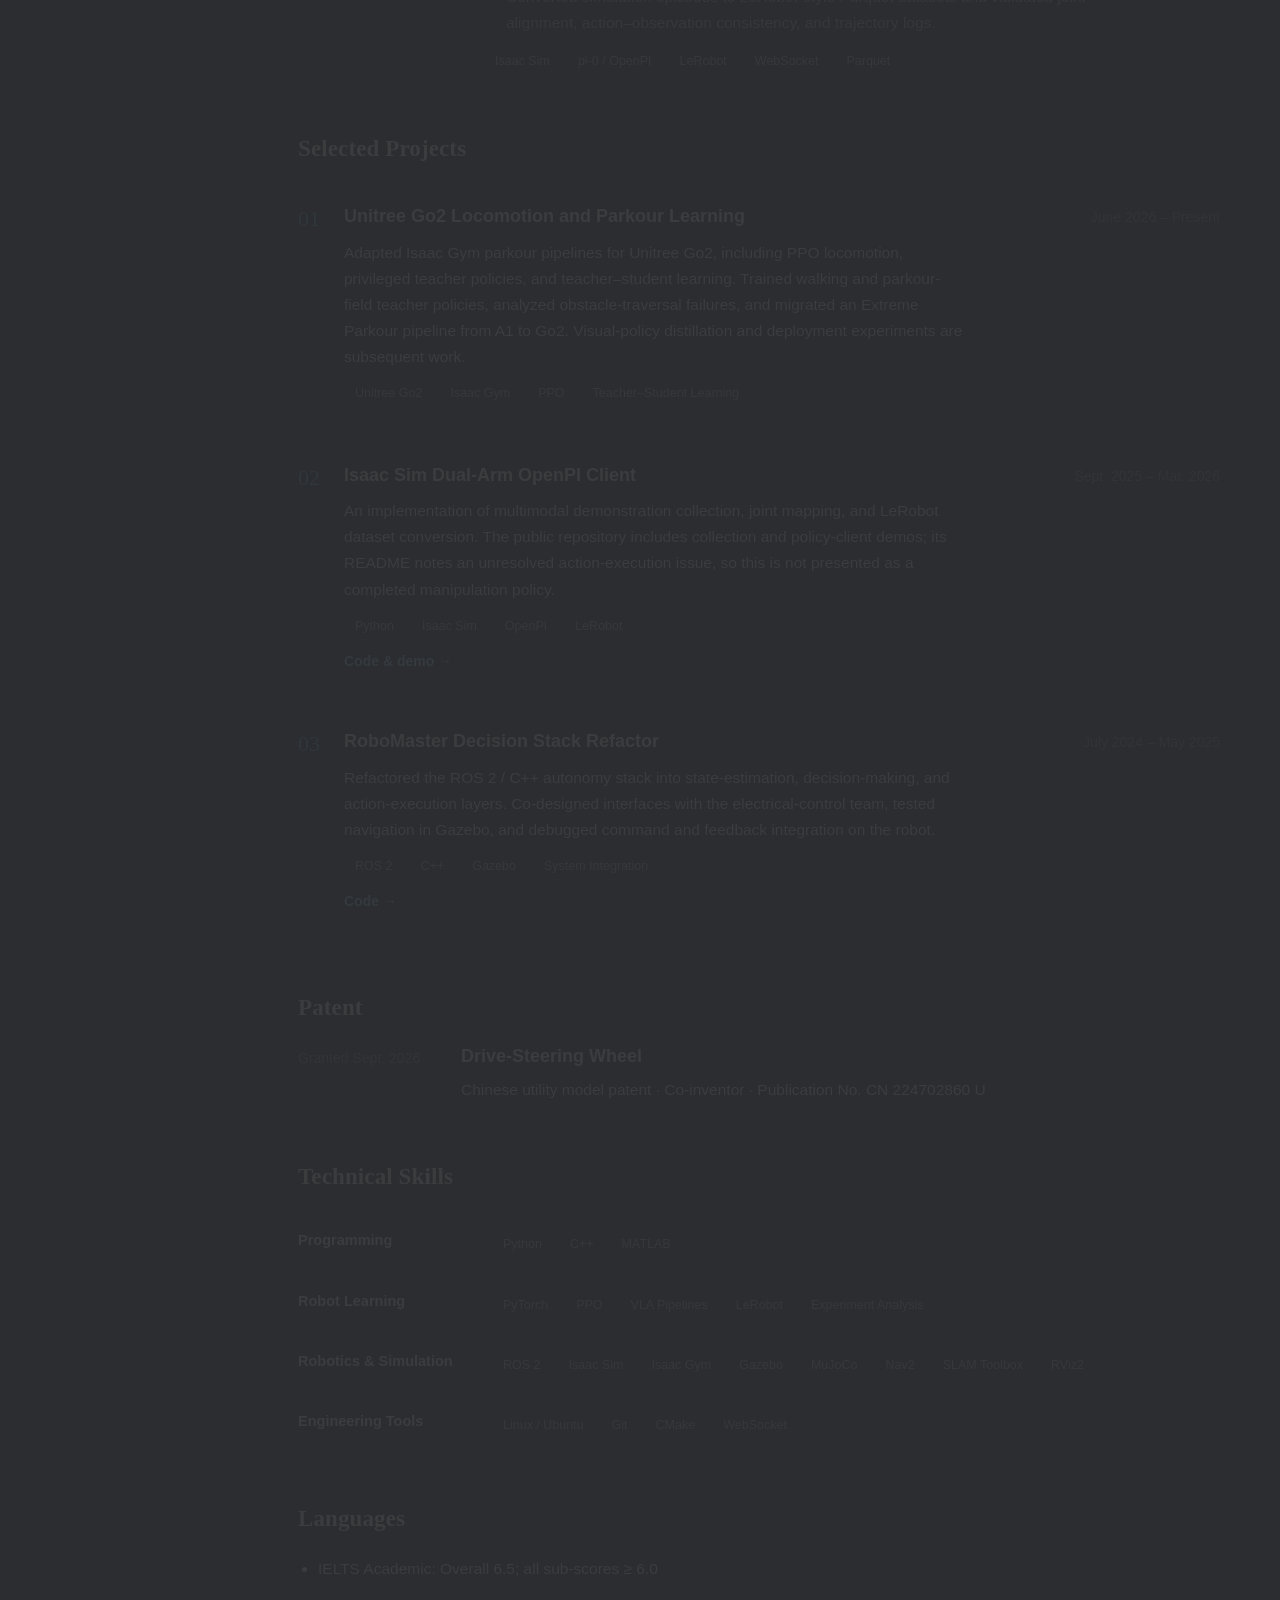
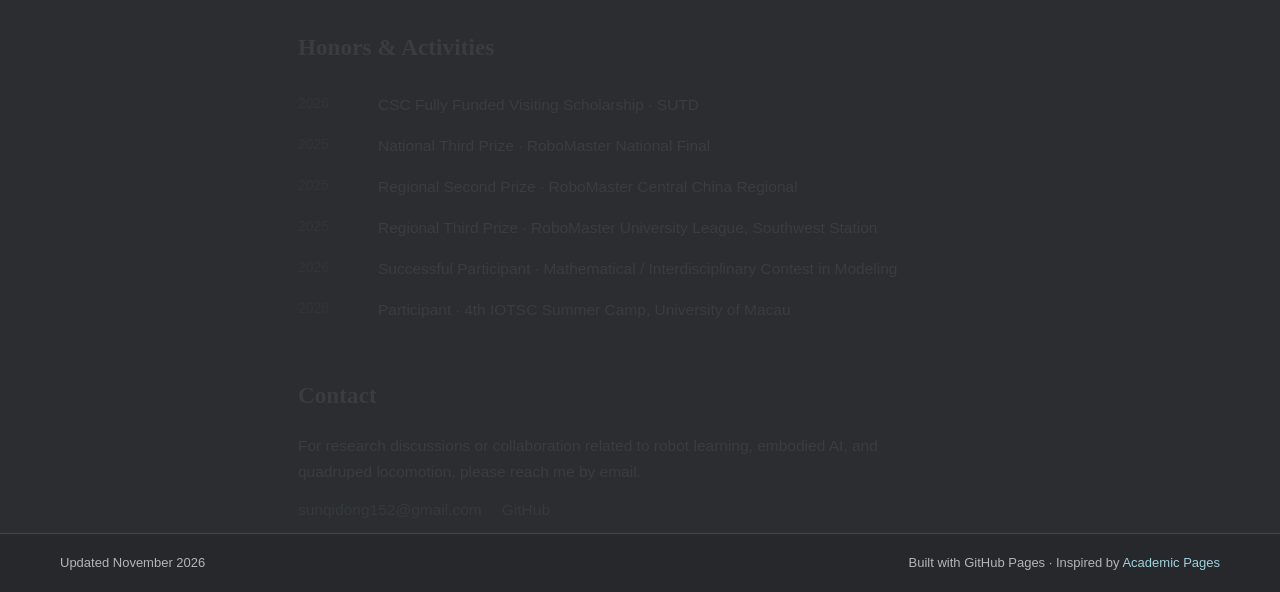
==== commit 621d681b: "Looser avatar crop with shoulders; larger frame Co-Authored-By: Claude Opus 5.5 <noreply@anthropic.c" ====
--- a/index.html
+++ b/index.html
@@ -12,7 +12,7 @@
     />
     <title>Qidong Sun</title>
     <link rel="canonical" href="https://rest271828.github.io/" />
-    <link rel="stylesheet" href="styles.css?v=refresh-2" />
+    <link rel="stylesheet" href="styles.css?v=refresh-3" />
   </head>
   <body class="home-page">
     <a class="skip-link" href="#home">Skip to content / 跳转到正文</a>
--- a/styles.css
+++ b/styles.css
@@ -66,7 +66,7 @@
 .small-label { margin-bottom: 14px; color: var(--muted); font-size: 14px; }
 .subtitle { color: var(--link); font-size: 18px; margin-bottom: 19px; }
 .portrait { width: 128px; height: 128px; border-radius: 50%; overflow: hidden; }
-.portrait img { width: 100%; height: 100%; object-fit: cover; }
+.portrait img { width: 100%; height: 100%; object-fit: cover; object-position: 50% 30%; }
 .links { display: flex; flex-wrap: wrap; align-items: center; gap: 8px 20px; }
 .links { margin-bottom: 0; }
 #about-text { max-width: 970px; }
@@ -532,5 +532,5 @@
 }
 
 /* 头像：圆形、细边框，替代姓名缩写圆章。 */
-.home-page .profile .portrait { width: 132px; height: 132px; margin: 6px 0 18px 6px; border: 0; outline: 0; box-shadow: 0 0 0 1px var(--line), 0 0 0 5px var(--surface), 0 0 0 6px var(--line); }
+.home-page .profile .portrait { width: 150px; height: 150px; margin: 6px 0 18px 6px; border: 0; outline: 0; box-shadow: 0 0 0 1px var(--line), 0 0 0 5px var(--surface), 0 0 0 6px var(--line); }
 @media (max-width: 760px) { .home-page .profile .portrait { width: 96px; height: 96px; } }
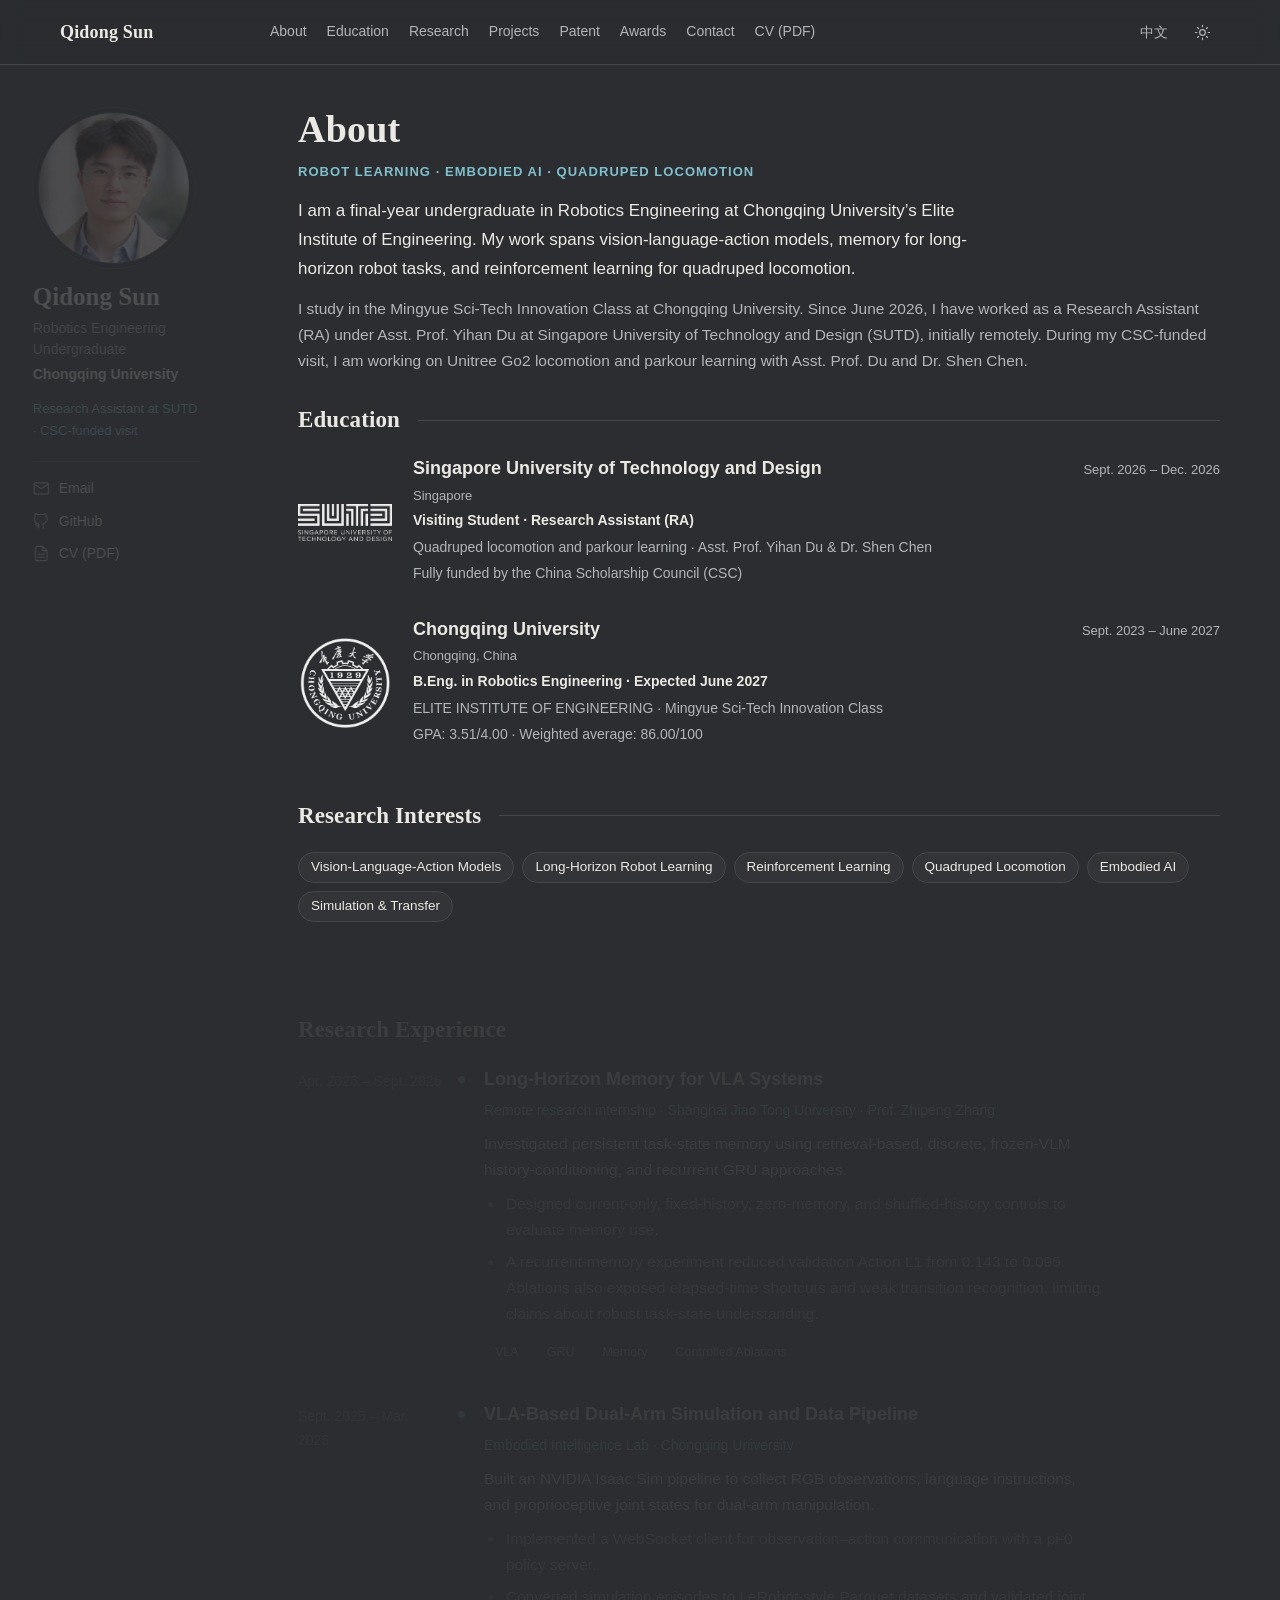
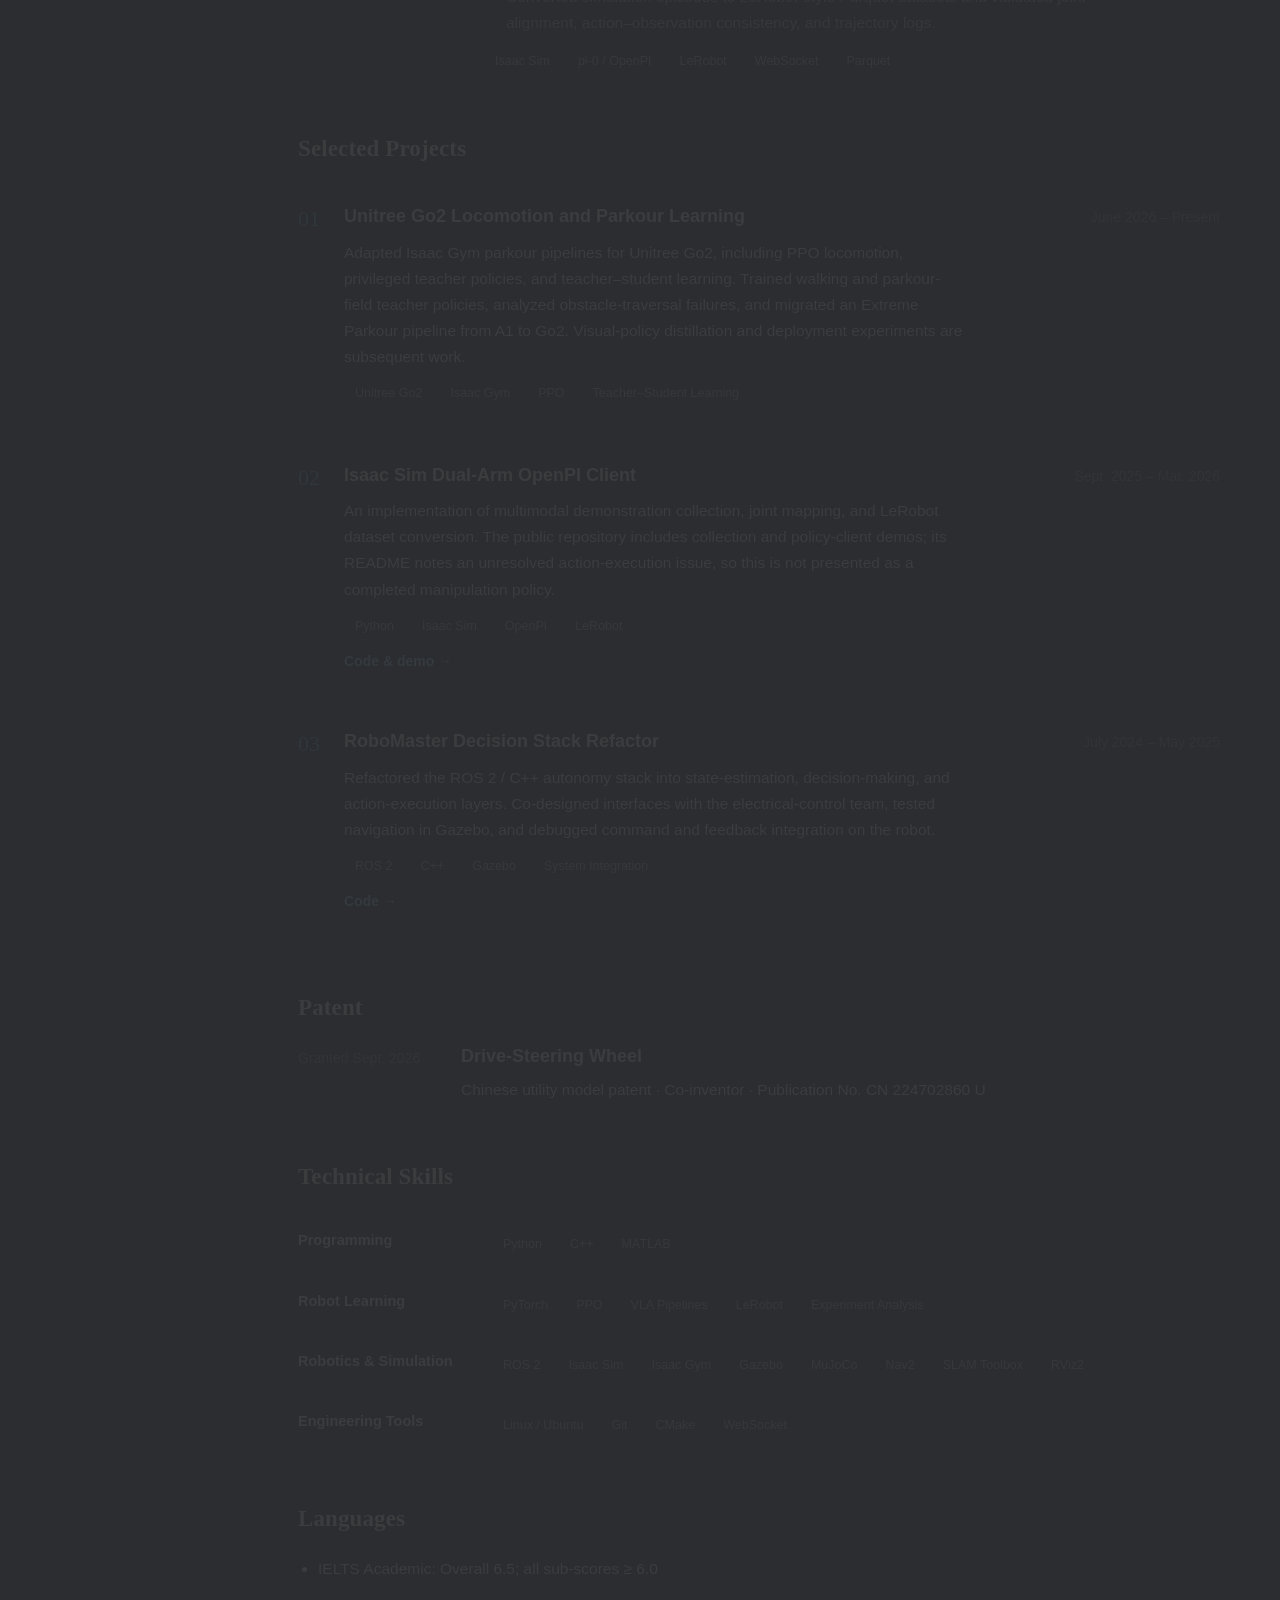
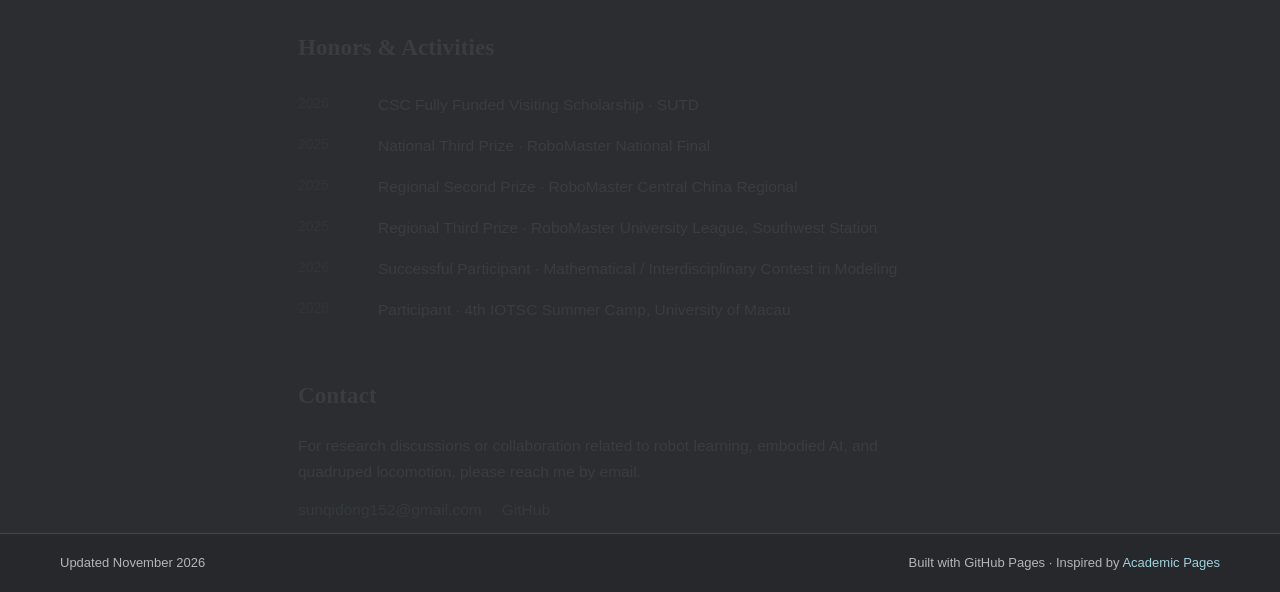
==== commit 046ce3ef: "Prerender static HTML; add link-preview tags, favicon, JSON-LD, sitemap index.html is now generated " ====
--- a/index.html
+++ b/index.html
@@ -1,4 +1,4 @@
-﻿<!doctype html>
+<!doctype html>
 <html lang="en" data-theme="dark">
   <head>
     <meta charset="utf-8" />
@@ -8,21 +8,66 @@
     <meta name="referrer" content="no-referrer" />
     <meta
       name="description"
-      content="Qidong Sun's academic and engineering portfolio in robotics, robot learning, reinforcement learning, and quadruped locomotion."
+      content="I am a final-year undergraduate in Robotics Engineering at Chongqing University’s Elite Institute of Engineering. My work spans vision-language-action models, memory for long-horizon robot tasks, and reinforcement learning for quadruped locomotion."
     />
-    <title>Qidong Sun</title>
+    <meta name="author" content="Qidong Sun" />
+    <title>Qidong Sun | Robotics &amp; Robot Learning</title>
     <link rel="canonical" href="https://rest271828.github.io/" />
-    <link rel="stylesheet" href="styles.css?v=refresh-3" />
+    <link rel="icon" href="assets/favicon.png" type="image/png" />
+    <!-- 链接预览卡片（微信、Slack、LinkedIn、邮件等）。description 由 tools/prerender.cjs 自动填写。 -->
+    <meta property="og:type" content="profile" />
+    <meta property="og:site_name" content="Qidong Sun" />
+    <meta property="og:title" content="Qidong Sun | Robotics &amp; Robot Learning" />
+    <meta property="og:description" content="I am a final-year undergraduate in Robotics Engineering at Chongqing University’s Elite Institute of Engineering. My work spans vision-language-action models, memory for long-horizon robot tasks, and reinforcement learning for quadruped locomotion." />
+    <meta property="og:url" content="https://rest271828.github.io/" />
+    <meta property="og:image" content="https://rest271828.github.io/assets/og-avatar.jpg" />
+    <meta property="og:image:width" content="600" />
+    <meta property="og:image:height" content="600" />
+    <meta property="og:image:alt" content="Portrait of Qidong Sun" />
+    <meta name="twitter:card" content="summary" />
+    <script type="application/ld+json">
+    {
+      "@context": "https://schema.org",
+      "@type": "Person",
+      "name": "Qidong Sun",
+      "alternateName": "孙奇栋",
+      "url": "https://rest271828.github.io/",
+      "image": "https://rest271828.github.io/assets/profile.webp",
+      "jobTitle": "Robotics Engineering Undergraduate",
+      "affiliation": [
+        {
+          "@type": "CollegeOrUniversity",
+          "name": "Singapore University of Technology and Design"
+        },
+        {
+          "@type": "CollegeOrUniversity",
+          "name": "Chongqing University"
+        }
+      ],
+      "knowsAbout": [
+        "Vision-Language-Action Models",
+        "Long-Horizon Robot Learning",
+        "Reinforcement Learning",
+        "Quadruped Locomotion",
+        "Embodied AI",
+        "Simulation & Transfer"
+      ],
+      "sameAs": [
+        "https://github.com/rest271828"
+      ]
+    }
+    </script>
+    <link rel="stylesheet" href="styles.css?v=static-1" />
   </head>
   <body class="home-page">
     <a class="skip-link" href="#home">Skip to content / 跳转到正文</a>
     <header class="site-header">
       <div class="page topbar">
         <a class="site-title" href="#home" id="site-title">Qidong Sun</a>
-        <nav aria-label="Main navigation" id="main-nav"></nav>
+        <nav aria-label="Main navigation" id="main-nav"><a href="#about" rel="noreferrer noopener">About</a><a href="#education" rel="noreferrer noopener">Education</a><a href="#research" rel="noreferrer noopener">Research</a><a href="#projects" rel="noreferrer noopener">Projects</a><a href="#patents" rel="noreferrer noopener">Patent</a><a href="#awards" rel="noreferrer noopener">Awards</a><a href="#contact" rel="noreferrer noopener">Contact</a><a href="assets/Qidong-Sun-CV.pdf" download rel="noreferrer noopener">CV (PDF)</a></nav>
         <div class="nav-wrap">
-          <button class="lang-toggle" id="lang-toggle" type="button" aria-label="切换为中文">中文</button>
-          <button class="theme-toggle" id="theme-toggle" type="button" aria-label="Switch to light theme" aria-pressed="true"></button>
+          <button class="lang-toggle" id="lang-toggle" type="button" aria-label="切换为中文" lang="zh-CN">中文</button>
+          <button class="theme-toggle" id="theme-toggle" type="button" aria-label="Switch to light theme" aria-pressed="true" title="Switch to light theme"><svg width="17" height="17" viewBox="0 0 24 24" fill="none" stroke="currentColor" stroke-width="1.7" stroke-linecap="round" stroke-linejoin="round" aria-hidden="true"><circle cx="12" cy="12" r="4"/><path d="M12 2v2m0 16v2M2 12h2m16 0h2M5 5l1.4 1.4m11.2 11.2L19 19M5 19l1.4-1.4M17.6 6.4 19 5"/></svg></button>
         </div>
       </div>
     </header>
@@ -30,82 +75,160 @@
     <div class="page site-layout">
       <!-- 个人资料来自 site-data.js；未设置公开头像时不显示占位图。 -->
       <aside class="profile" id="profile">
-        <div class="portrait" hidden></div>
+        <div class="portrait"><img src="assets/profile.webp" alt="Qidong Sun" width="128" height="128" /></div>
         <div class="monogram" aria-hidden="true">QS</div>
         <p class="profile-name" id="profile-name">Qidong Sun</p>
         <p class="profile-alternate" id="profile-alternate" hidden></p>
-        <p class="profile-role" id="profile-role"></p>
-        <p class="profile-school" id="profile-school"></p>
-        <p class="profile-visit" id="profile-visit"></p>
-        <div class="profile-links" id="hero-links"></div>
+        <p class="profile-role" id="profile-role">Robotics Engineering Undergraduate</p>
+        <p class="profile-school" id="profile-school">Chongqing University</p>
+        <p class="profile-visit" id="profile-visit">Research Assistant at SUTD · CSC-funded visit</p>
+        <div class="profile-links" id="hero-links"><a href="mailto:sunqidong152@gmail.com" rel="noreferrer noopener"><svg width="17" height="17" viewBox="0 0 24 24" fill="none" stroke="currentColor" stroke-width="1.7" stroke-linecap="round" stroke-linejoin="round" aria-hidden="true"><rect x="2" y="4" width="20" height="16" rx="2"/><path d="m22 6-9 5.7a2 2 0 0 1-2 0L2 6"/></svg>Email</a><a href="https://github.com/rest271828" rel="noreferrer noopener"><svg width="17" height="17" viewBox="0 0 24 24" fill="none" stroke="currentColor" stroke-width="1.7" stroke-linecap="round" stroke-linejoin="round" aria-hidden="true"><path d="M9 19c-4.3 1.4-4.3-2.5-6-3m12 6v-3.9a3.4 3.4 0 0 0-1-2.6c3.3-.4 6.8-1.6 6.8-7.4A5.8 5.8 0 0 0 19.2 4c.2-.4.7-1.9-.2-4 0 0-1.3-.4-4.2 1.6a14.4 14.4 0 0 0-7.6 0C4.3-.4 3 0 3 0c-.9 2.1-.4 3.6-.2 4A5.8 5.8 0 0 0 1.2 8.1c0 5.8 3.5 7 6.8 7.4a3.4 3.4 0 0 0-1 2.6V22" transform="translate(1 1) scale(.92)"/></svg>GitHub</a><a href="assets/Qidong-Sun-CV.pdf" download rel="noreferrer noopener"><svg width="17" height="17" viewBox="0 0 24 24" fill="none" stroke="currentColor" stroke-width="1.7" stroke-linecap="round" stroke-linejoin="round" aria-hidden="true"><path d="M14 2H6a2 2 0 0 0-2 2v16a2 2 0 0 0 2 2h12a2 2 0 0 0 2-2V8Z"/><path d="M14 2v6h6M8 13h8m-8 4h8"/></svg>CV (PDF)</a></div>
       </aside>
 
       <main id="home">
         <section class="intro" id="about">
           <h1 data-section-title="about">About</h1>
-          <p class="subtitle" id="hero-subtitle"></p>
-          <p id="hero-summary"></p>
-          <p id="about-text"></p>
+          <p class="subtitle" id="hero-subtitle">Robot Learning · Embodied AI · Quadruped Locomotion</p>
+          <p id="hero-summary">I am a final-year undergraduate in Robotics Engineering at Chongqing University’s Elite Institute of Engineering. My work spans vision-language-action models, memory for long-horizon robot tasks, and reinforcement learning for quadruped locomotion.</p>
+          <p id="about-text">I study in the Mingyue Sci-Tech Innovation Class at Chongqing University. Since June 2026, I have worked as a Research Assistant (RA) under Asst. Prof. Yihan Du at Singapore University of Technology and Design (SUTD), initially remotely. During my CSC-funded visit, I am working on Unitree Go2 locomotion and parkour learning with Asst. Prof. Du and Dr. Shen Chen.</p>
         </section>
 
         <section id="education">
-          <h2 data-section-title="education"></h2>
-          <div class="education-list" id="education-list"></div>
+          <h2 data-section-title="education">Education</h2>
+          <div class="education-list" id="education-list">
+    <article class="education-item">
+      <div class="education-logo-set"><img class="education-logo" src="assets/logos/sutd.png" alt="" width="92" height="48" /></div>
+      <div class="education-main">
+        <div class="entry-heading"><h3>Singapore University of Technology and Design</h3><p class="education-time">Sept. 2026 – Dec. 2026</p></div>
+        <p class="location">Singapore</p>
+        <p class="education-degree">Visiting Student · Research Assistant (RA)</p>
+        <p>Quadruped locomotion and parkour learning · Asst. Prof. Yihan Du &amp; Dr. Shen Chen</p>
+        <p class="education-note">Fully funded by the China Scholarship Council (CSC)</p>
+      </div>
+    </article>
+    <article class="education-item">
+      <div class="education-logo-set"><img class="education-logo" src="assets/logos/cqu-seal.png" alt="" width="92" height="48" /></div>
+      <div class="education-main">
+        <div class="entry-heading"><h3>Chongqing University</h3><p class="education-time">Sept. 2023 – June 2027</p></div>
+        <p class="location">Chongqing, China</p>
+        <p class="education-degree">B.Eng. in Robotics Engineering · Expected June 2027</p>
+        <p>ELITE INSTITUTE OF ENGINEERING · Mingyue Sci-Tech Innovation Class</p>
+        <p class="education-note">GPA: 3.51/4.00 · Weighted average: 86.00/100</p>
+      </div>
+    </article></div>
         </section>
 
         <section id="interests">
-          <h2 data-section-title="interests"></h2>
-          <div class="interest-list" id="interest-list"></div>
+          <h2 data-section-title="interests">Research Interests</h2>
+          <div class="interest-list" id="interest-list"><span>Vision-Language-Action Models</span><span>Long-Horizon Robot Learning</span><span>Reinforcement Learning</span><span>Quadruped Locomotion</span><span>Embodied AI</span><span>Simulation &amp; Transfer</span></div>
         </section>
 
         <section id="research">
-          <h2 data-section-title="research"></h2>
-          <div class="item-list" id="research-list"></div>
+          <h2 data-section-title="research">Research Experience</h2>
+          <div class="item-list" id="research-list">
+    <article class="text-item">
+      <p class="item-time">Apr. 2026 – Sept. 2026</p>
+      <div>
+        <h3>Long-Horizon Memory for VLA Systems</h3>
+        <p class="affiliation">Remote research internship · Shanghai Jiao Tong University · Prof. Zhipeng Zhang</p>
+        <p>Investigated persistent task-state memory using retrieval-based, discrete, frozen-VLM history-conditioning, and recurrent GRU approaches.</p>
+        <ul class="highlights"><li>Designed current-only, fixed-history, zero-memory, and shuffled-history controls to evaluate memory use.</li><li>A recurrent-memory experiment reduced validation Action L1 from 0.143 to 0.095. Ablations also exposed elapsed-time shortcuts and weak transition recognition, limiting claims about robust task-state understanding.</li></ul>
+        <p class="tech-list"><span>VLA</span><span>GRU</span><span>Memory</span><span>Controlled Ablations</span></p>
+      </div>
+    </article>
+    <article class="text-item">
+      <p class="item-time">Sept. 2025 – Mar. 2026</p>
+      <div>
+        <h3>VLA-Based Dual-Arm Simulation and Data Pipeline</h3>
+        <p class="affiliation">Embodied Intelligence Lab · Chongqing University</p>
+        <p>Built an NVIDIA Isaac Sim pipeline to collect RGB observations, language instructions, and proprioceptive joint states for dual-arm manipulation.</p>
+        <ul class="highlights"><li>Implemented a WebSocket client for observation–action communication with a pi-0 policy server.</li><li>Converted simulation episodes to LeRobot-style Parquet datasets and validated joint alignment, action–observation consistency, and trajectory logs.</li></ul>
+        <p class="tech-list"><span>Isaac Sim</span><span>pi-0 / OpenPI</span><span>LeRobot</span><span>WebSocket</span><span>Parquet</span></p>
+      </div>
+    </article></div>
         </section>
 
         <section id="projects">
-          <h2 data-section-title="projects"></h2>
-          <div class="project-list" id="project-list"></div>
+          <h2 data-section-title="projects">Selected Projects</h2>
+          <div class="project-list" id="project-list"><article class="project-item ">
+      
+      <div class="project-copy">
+        <div class="entry-heading"><h3>Unitree Go2 Locomotion and Parkour Learning</h3><p class="item-time">June 2026 – Present</p></div>
+        <p>Adapted Isaac Gym parkour pipelines for Unitree Go2, including PPO locomotion, privileged teacher policies, and teacher–student learning. Trained walking and parkour-field teacher policies, analyzed obstacle-traversal failures, and migrated an Extreme Parkour pipeline from A1 to Go2. Visual-policy distillation and deployment experiments are subsequent work.</p>
+        <p class="tech-list"><span>Unitree Go2</span><span>Isaac Gym</span><span>PPO</span><span>Teacher–Student Learning</span></p>
+        
+      </div>
+    </article><article class="project-item ">
+      
+      <div class="project-copy">
+        <div class="entry-heading"><h3>Isaac Sim Dual-Arm OpenPI Client</h3><p class="item-time">Sept. 2025 – Mar. 2026</p></div>
+        <p>An implementation of multimodal demonstration collection, joint mapping, and LeRobot dataset conversion. The public repository includes collection and policy-client demos; its README notes an unresolved action-execution issue, so this is not presented as a completed manipulation policy.</p>
+        <p class="tech-list"><span>Python</span><span>Isaac Sim</span><span>OpenPI</span><span>LeRobot</span></p>
+        <p class="links"><a href="https://github.com/rest271828/lerobot_data_convert_test_isaacsim" rel="noreferrer noopener">Code &amp; demo</a></p>
+      </div>
+    </article><article class="project-item ">
+      
+      <div class="project-copy">
+        <div class="entry-heading"><h3>RoboMaster Decision Stack Refactor</h3><p class="item-time">July 2024 – May 2025</p></div>
+        <p>Refactored the ROS 2 / C++ autonomy stack into state-estimation, decision-making, and action-execution layers. Co-designed interfaces with the electrical-control team, tested navigation in Gazebo, and debugged command and feedback integration on the robot.</p>
+        <p class="tech-list"><span>ROS 2</span><span>C++</span><span>Gazebo</span><span>System Integration</span></p>
+        <p class="links"><a href="https://github.com/rest271828/rm_decision_2025_pb" rel="noreferrer noopener">Code</a></p>
+      </div>
+    </article></div>
         </section>
 
         <section id="patents">
-          <h2 data-section-title="patents"></h2>
-          <div class="item-list" id="patent-list"></div>
+          <h2 data-section-title="patents">Patent</h2>
+          <div class="item-list" id="patent-list">
+    <article class="text-item">
+      <p class="item-time">Granted Sept. 2026</p>
+      <div>
+        <h3>Drive-Steering Wheel</h3>
+        
+        <p>Chinese utility model patent · Co-inventor · Publication No. CN 224702860 U</p>
+        
+        
+      </div>
+    </article></div>
         </section>
 
         <section id="skills">
-          <h2 data-section-title="skills"></h2>
-          <div class="skill-list" id="skill-list"></div>
+          <h2 data-section-title="skills">Technical Skills</h2>
+          <div class="skill-list" id="skill-list">
+    <div class="skill-row"><h3>Programming</h3><p><span>Python</span><span>C++</span><span>MATLAB</span></p></div>
+    <div class="skill-row"><h3>Robot Learning</h3><p><span>PyTorch</span><span>PPO</span><span>VLA Pipelines</span><span>LeRobot</span><span>Experiment Analysis</span></p></div>
+    <div class="skill-row"><h3>Robotics &amp; Simulation</h3><p><span>ROS 2</span><span>Isaac Sim</span><span>Isaac Gym</span><span>Gazebo</span><span>MuJoCo</span><span>Nav2</span><span>SLAM Toolbox</span><span>RViz2</span></p></div>
+    <div class="skill-row"><h3>Engineering Tools</h3><p><span>Linux / Ubuntu</span><span>Git</span><span>CMake</span><span>WebSocket</span></p></div></div>
         </section>
 
         <section id="certificates">
-          <h2 data-section-title="certificates"></h2>
-          <ul class="plain-list" id="certificate-list"></ul>
+          <h2 data-section-title="certificates">Languages</h2>
+          <ul class="plain-list" id="certificate-list"><li>IELTS Academic: Overall 6.5; all sub-scores ≥ 6.0</li></ul>
         </section>
 
         <section id="awards">
-          <h2 data-section-title="awards"></h2>
-          <ul class="plain-list" id="award-list"></ul>
+          <h2 data-section-title="awards">Honors &amp; Activities</h2>
+          <ul class="plain-list" id="award-list"><li><span class="list-time">2026</span><span>CSC Fully Funded Visiting Scholarship · SUTD</span></li><li><span class="list-time">2025</span><span>National Third Prize · RoboMaster National Final</span></li><li><span class="list-time">2025</span><span>Regional Second Prize · RoboMaster Central China Regional</span></li><li><span class="list-time">2025</span><span>Regional Third Prize · RoboMaster University League, Southwest Station</span></li><li><span class="list-time">2026</span><span>Successful Participant · Mathematical / Interdisciplinary Contest in Modeling</span></li><li><span class="list-time">2026</span><span>Participant · 4th IOTSC Summer Camp, University of Macau</span></li></ul>
         </section>
 
         <section id="contact">
-          <h2 data-section-title="contact"></h2>
-          <p id="contact-text"></p>
-          <p class="links" id="contact-links"></p>
+          <h2 data-section-title="contact">Contact</h2>
+          <p id="contact-text">For research discussions or collaboration related to robot learning, embodied AI, and quadruped locomotion, please reach me by email.</p>
+          <p class="links" id="contact-links"><a href="mailto:sunqidong152@gmail.com" rel="noreferrer noopener">sunqidong152@gmail.com</a><a href="https://github.com/rest271828" rel="noreferrer noopener">GitHub</a></p>
         </section>
       </main>
     </div>
-    <noscript><p class="page">This page needs JavaScript. Contact: sunqidong152@gmail.com</p></noscript>
     <footer class="site-footer">
       <div class="page footer-inner">
-        <span id="footer-updated"></span>
+        <span id="footer-updated">Updated November 2026</span>
         <span>Built with GitHub Pages · Inspired by <a href="https://academicpages.github.io/">Academic Pages</a></span>
       </div>
     </footer>
 
-    <!-- 内容修改 site-data.js；排版修改 styles.css；逻辑修改 script.js。 -->
-    <script src="site-data.js?v=refresh-2"></script>
-    <script src="script.js?v=charcoal-1"></script>
+    <!-- 内容修改 site-data.js；排版修改 styles.css；逻辑修改 script.js。
+         本文件由 tools/prerender.cjs 根据 tools/index.template.html 生成，请修改模板而不是本文件。 -->
+    <script src="site-data.js?v=static-1"></script>
+    <script src="script.js?v=static-1"></script>
   </body>
 </html>
 
